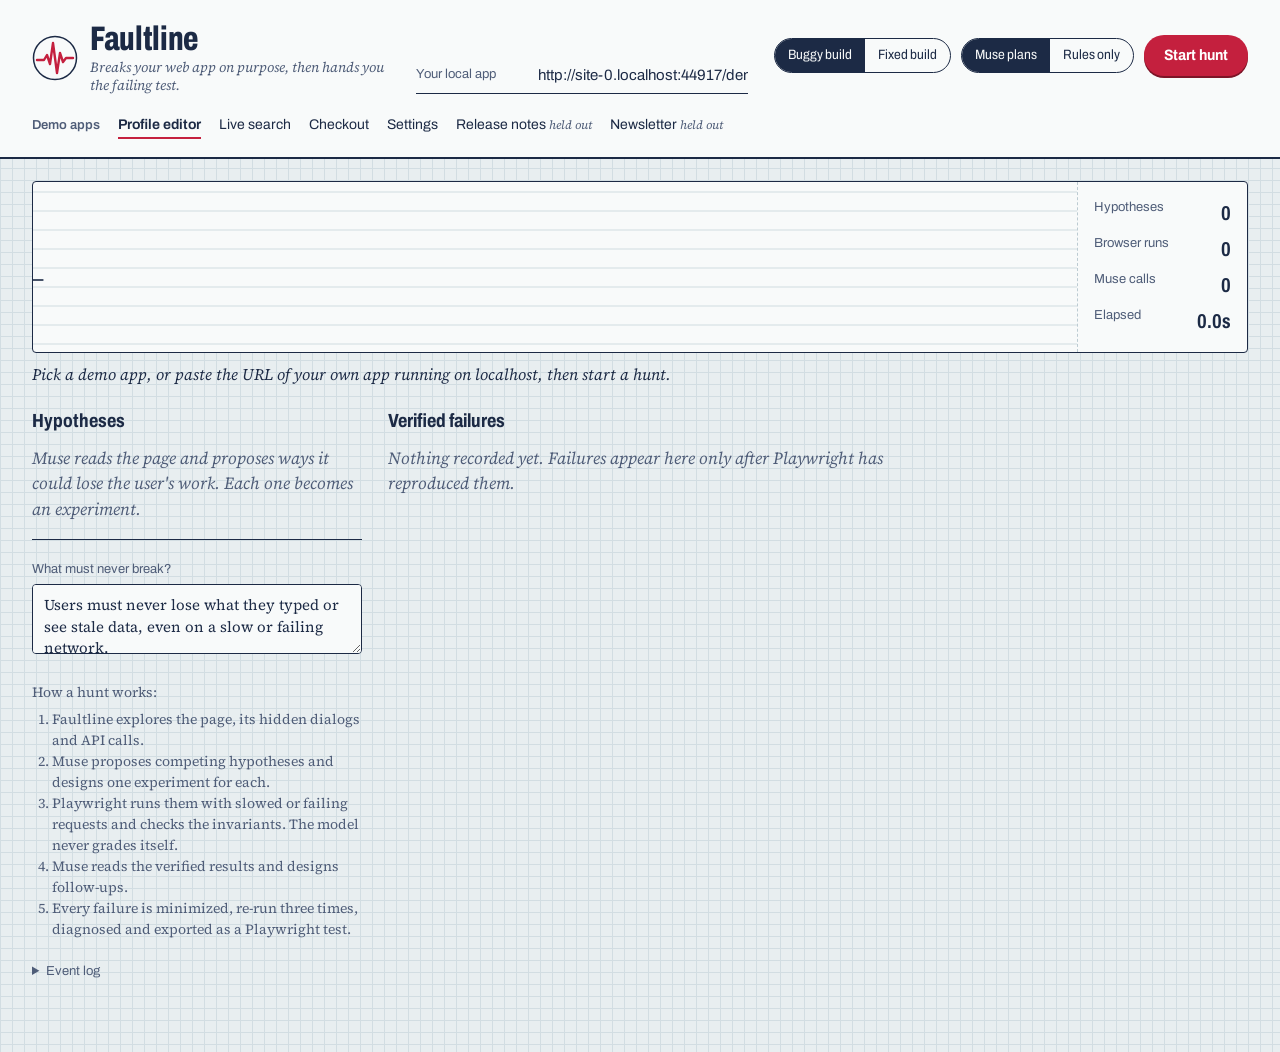
==== faultline/static/index.html @ e377da0c "Faultline: hypothesis-driven hunting for race conditions and lost-input bugs Discovery, validator, M" ====
<!doctype html>
<html lang="en">
<head>
<meta charset="utf-8">
<meta name="viewport" content="width=device-width,initial-scale=1">
<title>Faultline</title>
<link rel="preconnect" href="https://fonts.googleapis.com">
<link rel="preconnect" href="https://fonts.gstatic.com" crossorigin>
<link href="https://fonts.googleapis.com/css2?family=Archivo:wdth,wght@62..125,300..800&family=Source+Serif+4:ital,opsz,wght@0,8..60,400;0,8..60,600;1,8..60,400&display=swap" rel="stylesheet">
<style>
/* Seismograph lab notebook: drafting-film paper, fountain-pen ink, a red recording pen. */
:root{
  --paper:#e8eef0; --grid:#d2dde2; --grid-strong:#bccbd2; --sheet:#f8fafa;
  --ink:#1c2a45; --ink-soft:#4f5d78; --pen:#c4203e; --pen-soft:#f6d9df;
  --ok:#0f7f68; --marker:#f3d55b; --amber:#b56b00;
  --sans:"Archivo",system-ui,sans-serif; --serif:"Source Serif 4",Georgia,serif;
}
*{box-sizing:border-box}
html{background:var(--paper)}
body{margin:0;color:var(--ink);font:15px/1.5 var(--sans);font-variation-settings:"wdth" 100;
  background-color:var(--paper);
  background-image:linear-gradient(var(--grid) 1px,transparent 1px),linear-gradient(90deg,var(--grid) 1px,transparent 1px),
    linear-gradient(var(--grid-strong) 1px,transparent 1px),linear-gradient(90deg,var(--grid-strong) 1px,transparent 1px);
  background-size:12px 12px,12px 12px,60px 60px,60px 60px;}
a{color:var(--ink)}
button,input,textarea{font:inherit;color:inherit}
:focus-visible{outline:3px solid var(--marker);outline-offset:2px}

/* Instrument bar */
.bar{display:grid;grid-template-columns:auto 1fr auto;gap:18px 26px;align-items:end;padding:22px 32px 18px;
  background:var(--sheet);border-bottom:2px solid var(--ink)}
.mark{display:flex;align-items:center;gap:12px}
.mark svg{flex:none}
.mark h1{margin:0;font-size:34px;line-height:1;font-weight:780;font-variation-settings:"wdth" 70;letter-spacing:-.01em}
.mark p{margin:2px 0 0;font:italic 14px/1.3 var(--serif);color:var(--ink-soft);max-width:300px}
.fields{display:grid;grid-template-columns:1fr;gap:8px;min-width:0}
.field{display:flex;align-items:center;gap:10px;border-bottom:1.5px solid var(--ink);padding:2px 0}
.field span{flex:none;font-size:13px;color:var(--ink-soft);width:112px}
.field input{flex:1;min-width:0;border:0;background:transparent;padding:5px 0;font-size:15px;outline:none}
.field:focus-within{border-color:var(--pen)}
.switches{display:flex;gap:10px;align-items:center;flex-wrap:wrap;justify-content:flex-end}
.toggle{display:inline-flex;border:1.5px solid var(--ink);border-radius:20px;overflow:hidden}
.toggle button{border:0;background:transparent;padding:6px 13px;cursor:pointer;font-size:13.5px;font-variation-settings:"wdth" 88}
.toggle button[aria-pressed=true]{background:var(--ink);color:var(--sheet)}
.start{border:0;background:var(--pen);color:#fff;border-radius:20px;padding:9px 20px;font-weight:700;font-size:15px;
  font-variation-settings:"wdth" 92;cursor:pointer;box-shadow:0 2px 0 #7d1427}
.start:disabled{background:var(--ink-soft);box-shadow:none;cursor:progress}
.specimens{grid-column:1/-1;display:flex;gap:6px 18px;flex-wrap:wrap;align-items:baseline;font-size:14px}
.specimens b{font-weight:600;color:var(--ink-soft);font-size:13px}
.specimens button{border:0;background:none;padding:2px 0;cursor:pointer;border-bottom:2px solid transparent}
.specimens button[aria-pressed=true]{border-bottom-color:var(--pen);font-weight:650}
.specimens em{font:italic 12px var(--serif);color:var(--ink-soft);margin-left:3px}
.model{font-size:12.5px;color:var(--ink-soft);text-align:right}

/* Seismogram: the one loud element */
.drum{margin:22px 32px 0;background:var(--sheet);border:1.5px solid var(--ink);border-radius:4px;position:relative;
  display:grid;grid-template-columns:1fr 170px}
.drum svg{display:block;width:100%;height:170px}
.readouts{border-left:1.5px dashed var(--grid-strong);padding:12px 16px;display:grid;align-content:center;gap:6px}
.readouts div{display:flex;justify-content:space-between;gap:10px;font-size:13px;color:var(--ink-soft)}
.readouts b{color:var(--ink);font-size:20px;font-weight:700;font-variation-settings:"wdth" 75;font-variant-numeric:tabular-nums}
.statusline{margin:10px 32px 0;font:italic 16px/1.4 var(--serif);min-height:24px}
.statusline .pen{display:inline-block;width:9px;height:9px;border-radius:50%;background:var(--pen);margin-right:9px;
  vertical-align:1px;animation:blink 1s steps(2) infinite}
@keyframes blink{50%{opacity:.15}}

/* Notebook */
.notebook{display:grid;grid-template-columns:minmax(260px,330px) 1fr;gap:26px;padding:20px 32px 70px;align-items:start}
.notebook h2{font-size:19px;margin:0 0 10px;font-weight:720;font-variation-settings:"wdth" 80}
.idle{font:italic 17px/1.5 var(--serif);color:var(--ink-soft);max-width:62ch;margin-top:6px}
.hyps{list-style:none;margin:0;padding:0;border-top:1.5px solid var(--ink)}
.hyps li{border-bottom:1px solid var(--grid-strong);padding:9px 0 9px 26px;position:relative;font-size:14px;line-height:1.4}
.hyps li::before{content:"";position:absolute;left:3px;top:13px;width:11px;height:11px;border-radius:50%;border:1.5px solid var(--ink-soft)}
.hyps li.running::before{border-color:var(--pen);animation:blink .8s steps(2) infinite}
.hyps li.failed::before{background:var(--pen);border-color:var(--pen)}
.hyps li.passed::before{background:var(--ok);border-color:var(--ok)}
.hyps li.inapplicable::before{border-style:dashed}
.hyps li.error::before{border-color:var(--amber);background:repeating-linear-gradient(45deg,var(--amber) 0 2px,transparent 2px 4px)}
.hyps .verdict{display:block;font-size:12px;color:var(--ink-soft);margin-top:2px}
.hyps li.failed .verdict{color:var(--pen);font-weight:600}
.hyps .round{font:italic 12px var(--serif);color:var(--ink-soft)}
.rejected{font:italic 13px/1.45 var(--serif);color:var(--ink-soft);margin-top:10px}
.goal{margin-top:20px}
.goal label{display:block;font-size:13px;color:var(--ink-soft);margin-bottom:4px}
.goal textarea{width:100%;min-height:70px;resize:vertical;background:var(--sheet);border:1.5px solid var(--ink);border-radius:4px;
  padding:9px 11px;font:15px/1.45 var(--serif)}
.how{margin-top:22px;font:14px/1.5 var(--serif);color:var(--ink-soft)}
.how ol{padding-left:20px;margin:6px 0 0}

/* Findings: report sheets with a red margin line */
.sheet{background:var(--sheet);border:1.5px solid var(--ink);border-radius:4px;margin-bottom:22px;position:relative;
  padding:20px 24px 18px 54px;box-shadow:5px 5px 0 var(--grid-strong)}
.sheet::before{content:"";position:absolute;left:36px;top:0;bottom:0;border-left:2px solid var(--pen)}
.sheet .num{position:absolute;left:8px;top:18px;width:22px;text-align:center;font-weight:800;font-size:15px;color:var(--pen);
  font-variation-settings:"wdth" 70}
.sheet h3{margin:0 0 4px;font-size:21px;line-height:1.25;font-weight:720;font-variation-settings:"wdth" 82;max-width:46ch}
.facts{font-size:13.5px;color:var(--ink-soft);display:flex;gap:4px 16px;flex-wrap:wrap}
.facts strong{color:var(--pen)}
.split{display:grid;grid-template-columns:minmax(0,1.15fr) minmax(0,.85fr);gap:22px;margin-top:16px}
.steps{margin:0;padding-left:22px;font-size:15px;line-height:1.6}
.inject{display:inline-block;margin-top:8px;padding:1px 6px;background:linear-gradient(transparent 12%,var(--marker) 12%,var(--marker) 88%,transparent 88%);font-size:14px}
.inject.none{background:none;padding:0;font:italic 14px var(--serif);color:var(--ink-soft)}
.compare{margin-top:14px;display:grid;grid-template-columns:auto 1fr;gap:3px 14px;align-items:baseline}
.compare dt{font-size:13px;color:var(--ink-soft)}
.compare dd{margin:0;font:17px/1.35 var(--serif)}
.compare .exp{color:var(--ok)}
.compare .act{color:var(--pen);text-decoration:underline wavy var(--pen);text-underline-offset:4px;text-decoration-thickness:1.2px}
.why{margin-top:10px;font:italic 14px/1.45 var(--serif);color:var(--ink-soft)}
figure{margin:0}
figure img{width:100%;display:block;border:1.5px solid var(--ink);border-radius:3px;background:#fff}
figcaption{font:italic 13px var(--serif);color:var(--ink-soft);margin-top:5px}
.diag{margin-top:16px;border-top:1px dashed var(--grid-strong);padding-top:12px;font:16px/1.55 var(--serif);max-width:75ch}
.diag h4{font:700 14px var(--sans);margin:0 0 6px;font-variation-settings:"wdth" 85}
.diag h4 span{font:italic 400 13px var(--serif);color:var(--ink-soft);margin-left:6px}
.diag p{margin:4px 0}
.diag i{font-style:normal;font-family:var(--sans);font-size:13px;color:var(--ink-soft);margin-right:6px}
.diag code{background:var(--pen-soft);padding:0 4px;border-radius:2px;font-size:14px}
.tools{display:flex;gap:8px 12px;flex-wrap:wrap;align-items:center;margin-top:16px;padding-top:12px;border-top:1px dashed var(--grid-strong)}
.tool{border:1.5px solid var(--ink);background:var(--sheet);border-radius:20px;padding:5px 13px;font-size:13.5px;text-decoration:none;cursor:pointer}
.tool.main{background:var(--ink);color:var(--sheet)}
.retest{display:flex;flex:1;min-width:300px;align-items:center;gap:8px}
.retest input{flex:1;min-width:0;border:0;border-bottom:1.5px solid var(--ink);background:transparent;padding:4px 0;font-size:13.5px}
.result{font-weight:650;font-size:14px}
.result.ok{color:var(--ok)}.result.bad{color:var(--pen)}
details.log{margin-top:22px;font-size:13px;color:var(--ink-soft)}
details.log div{max-height:220px;overflow:auto;padding:6px 0;font:13px/1.55 var(--serif)}
@media (max-width:1000px){
  .bar{grid-template-columns:1fr}.switches{justify-content:flex-start}.model{text-align:left}
  .drum{grid-template-columns:1fr}.readouts{border-left:0;border-top:1.5px dashed var(--grid-strong);grid-template-columns:repeat(2,1fr)}
  .notebook{grid-template-columns:1fr}.split{grid-template-columns:1fr}
  .bar,.notebook{padding-left:16px;padding-right:16px}.drum,.statusline{margin-left:16px;margin-right:16px}
}
@media (prefers-reduced-motion:reduce){*{animation:none!important}}
</style>
</head>
<body>
<header class="bar">
  <div class="mark">
    <svg width="46" height="46" viewBox="0 0 46 46" aria-hidden="true">
      <circle cx="23" cy="23" r="21.5" fill="#f8fafa" stroke="#1c2a45" stroke-width="1.5"/>
      <polyline points="5,25 12,25 15,20 18,29 21,8 25,38 28,18 31,27 34,23 41,23" fill="none" stroke="#c4203e" stroke-width="2.4" stroke-linejoin="round" stroke-linecap="round"/>
    </svg>
    <div><h1>Faultline</h1><p>Breaks your web app on purpose, then hands you the failing test.</p></div>
  </div>
  <div class="fields">
    <label class="field"><span>Your local app</span><input id="url" spellcheck="false" autocomplete="off"></label>
  </div>
  <div>
    <div class="switches">
      <div class="toggle" role="group" aria-label="Build">
        <button type="button" data-mode="buggy" aria-pressed="true">Buggy build</button>
        <button type="button" data-mode="fixed" aria-pressed="false">Fixed build</button>
      </div>
      <div class="toggle" role="group" aria-label="Planner">
        <button type="button" data-planner="meta" aria-pressed="true">Muse plans</button>
        <button type="button" data-planner="heuristic" aria-pressed="false">Rules only</button>
      </div>
      <button class="start" id="run">Start hunt</button>
    </div>
    <div class="model" id="model">&nbsp;</div>
  </div>
  <nav class="specimens" id="demos" aria-label="Demo apps"><b>Demo apps</b></nav>
</header>

<section class="drum" aria-label="Seismogram of the hunt">
  <svg id="seis" viewBox="0 0 1000 170" preserveAspectRatio="none" role="img" aria-label="Each experiment draws a tick; verified failures spike in red"></svg>
  <div class="readouts">
    <div>Hypotheses <b id="sExp">0</b></div>
    <div>Browser runs <b id="sRuns">0</b></div>
    <div>Muse calls <b id="sCalls">0</b></div>
    <div>Elapsed <b id="sTime">0.0s</b></div>
  </div>
</section>
<p class="statusline" id="status">Pick a demo app, or paste the URL of your own app running on localhost, then start a hunt.</p>

<div class="notebook">
  <aside>
    <h2>Hypotheses</h2>
    <p class="idle" id="hypIdle">Muse reads the page and proposes ways it could lose the user's work. Each one becomes an experiment.</p>
    <ul class="hyps" id="hyps"></ul>
    <div class="rejected" id="rejected"></div>
    <div class="goal">
      <label for="goal">What must never break?</label>
      <textarea id="goal">Users must never lose what they typed or see stale data, even on a slow or failing network.</textarea>
    </div>
    <div class="how">How a hunt works:
      <ol>
        <li>Faultline explores the page, its hidden dialogs and API calls.</li>
        <li>Muse proposes competing hypotheses and designs one experiment for each.</li>
        <li>Playwright runs them with slowed or failing requests and checks the invariants. The model never grades itself.</li>
        <li>Muse reads the verified results and designs follow-ups.</li>
        <li>Every failure is minimized, re-run three times, diagnosed and exported as a Playwright test.</li>
      </ol>
    </div>
    <details class="log"><summary>Event log</summary><div id="log"></div></details>
  </aside>
  <section>
    <h2>Verified failures</h2>
    <div id="cxs"><p class="idle">Nothing recorded yet. Failures appear here only after Playwright has reproduced them.</p></div>
  </section>
</div>

<script>
const DEMOS = [['profile','Profile editor'],['search','Live search'],['checkout','Checkout'],['settings','Settings'],
  ['composer','Release notes','held out'],['newsletter','Newsletter','held out']];
const $ = id => document.getElementById(id);
const esc = s => String(s ?? '').replace(/[&<>"]/g, c => ({'&':'&amp;','<':'&lt;','>':'&gt;','"':'&quot;'}[c]));
let demo = 'profile', mode = 'buggy', planner = 'meta', hunt = null, since = 0, t0 = 0, running = false;
const hyp = {};      // id -> {h, status}
let trace = [];      // seismogram segments

const demoUrl = (name, m) => `${location.origin}/demo/${name}.html?mode=${m}`;
const setUrl = () => { if (demo) $('url').value = demoUrl(demo, mode); };
$('demos').insertAdjacentHTML('beforeend', DEMOS.map(([k, label, note]) =>
  `<button type="button" data-demo="${k}" aria-pressed="${k === demo}">${label}${note ? `<em>${note}</em>` : ''}</button>`).join(''));
function press(attr, value) { document.querySelectorAll(`[data-${attr}]`).forEach(b => b.setAttribute('aria-pressed', String(b.dataset[attr] === value))); }
document.addEventListener('click', e => {
  const d = e.target.closest('[data-demo]'); if (d) { demo = d.dataset.demo; press('demo', demo); setUrl(); }
  const m = e.target.closest('[data-mode]'); if (m) { mode = m.dataset.mode; press('mode', mode); setUrl(); }
  const p = e.target.closest('[data-planner]'); if (p) { planner = p.dataset.planner; press('planner', planner); }
});
$('url').addEventListener('input', () => { demo = null; press('demo', ''); });
setUrl();

fetch('/api/config').then(r => r.json()).then(c => {
  $('model').textContent = c.meta_configured ? `Meta Model API: ${c.model}, reasoning ${c.reasoning_effort || 'default'}`
    : 'No MODEL_API_KEY set, so hunts use the rules-only planner.';
});

/* ---------- seismogram ---------- */
let seed = 7;
const rnd = () => (seed = (seed * 16807) % 2147483647) / 2147483647;
function addTrace(kind, label) { trace.push({ kind, label, n: Array.from({ length: 9 }, rnd) }); drawTrace(); }
function drawTrace() {
  const W = 1000, H = 170, mid = 98;
  const unit = Math.min(26, (W - 30) / Math.max(trace.length, 1));
  let x = 10, d = `M0 ${mid} L${x} ${mid}`, marks = '', flags = '';
  for (const seg of trace) {
    const amp = { quiet: 3, tick: 7, passed: 12, inapplicable: 1, error: 18, failed: 66 }[seg.kind] ?? 4;
    const steps = seg.n.length, dx = unit / steps;
    let fail = `M${x} ${mid}`;
    seg.n.forEach((v, i) => {
      const sign = i % 2 ? 1 : -1;
      const a = seg.kind === 'failed' ? amp * (i === 4 ? 1 : i === 3 || i === 5 ? .55 : .12 + v * .2) : amp * (.35 + v * .65);
      x += dx;
      const y = (mid + sign * a).toFixed(1);
      d += ` L${x.toFixed(1)} ${y}`;
      if (seg.kind === 'failed') fail += ` L${x.toFixed(1)} ${y}`;
    });
    if (seg.kind === 'failed') marks += `<path d="${fail}" fill="none" stroke="#c4203e" stroke-width="2.4" stroke-linejoin="round"/>`;
    if (seg.label) flags += `<g transform="translate(${(x - unit / 2).toFixed(1)},14)"><line x1="0" y1="10" x2="0" y2="${mid - 80}" stroke="#c4203e" stroke-dasharray="2 3"/>
      <text x="0" y="6" text-anchor="middle" font-family="Archivo" font-weight="800" font-size="13" fill="#c4203e">${esc(seg.label)}</text></g>`;
  }
  const grid = Array.from({ length: 9 }, (_, i) => `<line x1="0" x2="${W}" y1="${10 + i * 19}" y2="${10 + i * 19}" stroke="#d2dde2" stroke-width="1"/>`).join('');
  const pen = running ? `<circle cx="${x}" cy="${mid}" r="5" fill="#c4203e"><animate attributeName="opacity" values="1;.2;1" dur="1s" repeatCount="indefinite"/></circle>` : '';
  $('seis').innerHTML = `${grid}<path d="${d}" fill="none" stroke="#1c2a45" stroke-width="1.6" stroke-linejoin="round"/>${marks}${flags}${pen}`;
}
drawTrace();

/* ---------- hypotheses ---------- */
function describe(h, names) {
  const n = ref => `“${names[ref] || ref}”`;
  return h.steps.map(s => ({ click: () => `Click ${n(s.ref)}`, dblclick: () => `Double-click ${n(s.ref)}`,
    fill: () => `Enter “${s.value}” into ${n(s.ref)}`, type: () => `Type “${s.value}” into ${n(s.ref)}`,
    press: () => `Press ${s.key}`, wait: () => `Wait ${s.ms} ms`, reload: () => 'Reload the page' }[s.action] || (() => s.action))());
}
const VERDICT = { queued: 'waiting', running: 'running in the browser…', passed: 'held up', failed: 'broke',
  inapplicable: 'did not apply to this page', error: 'could not run' };
function renderHyps() {
  const items = Object.values(hyp);
  $('hypIdle').hidden = items.length > 0;
  $('hyps').innerHTML = items.map(({ h, status }) =>
    `<li class="${status}">${esc(h.claim)}<span class="verdict">${VERDICT[status] || status}${h.round > 1 ? ` <span class="round">follow-up round ${h.round}</span>` : ''}</span></li>`).join('');
  $('sExp').textContent = items.length;
}

/* ---------- findings ---------- */
function renderCx(cx, huntId, i) {
  const d = cx.diagnosis || {};
  const fixedUrl = $('url').value.includes('mode=buggy') ? $('url').value.replace('mode=buggy', 'mode=fixed') : $('url').value;
  const inject = cx.text.perturbations.length
    ? cx.text.perturbations.map(p => `<span class="inject">${esc(p)}</span>`).join('<br>')
    : '<span class="inject none">No network fault needed: it breaks every time.</span>';
  return `<article class="sheet"><span class="num">${i + 1}</span>
    <h3>${esc(cx.title)}</h3>
    <div class="facts"><span><strong>Reproduced ${cx.confirmation.failures} of ${cx.confirmation.runs} runs</strong></span>
      <span>Minimized from ${cx.original_steps} to ${cx.experiment.steps.length} steps</span>
      <span>${esc(cx.fault_class.replaceAll('_', ' '))}</span></div>
    <div class="split">
      <div>
        <ol class="steps">${cx.text.steps.map(s => `<li>${esc(s)}</li>`).join('')}</ol>
        ${inject}
        <dl class="compare"><dt>Check</dt><dd>${esc(cx.failure.invariant)}</dd>
          <dt>Expected</dt><dd class="exp">${esc(cx.failure.expected)}</dd>
          <dt>Actual</dt><dd class="act">${esc(cx.failure.actual)}</dd></dl>
        <p class="why">${esc(cx.attribution)}</p>
      </div>
      ${cx.screenshot ? `<figure><a href="/api/hunts/${huntId}/${cx.id}/screenshot" target="_blank"><img alt="The failing state" src="/api/hunts/${huntId}/${cx.id}/screenshot"></a>
        <figcaption>Captured by Playwright at the moment the check failed.</figcaption></figure>` : '<div></div>'}
    </div>
    <div class="diag"><h4>${d.source === 'meta' ? 'Muse diagnosis' : 'Rule-based explanation'}<span>${d.source === 'meta' ? `confidence ${esc(d.confidence)}` : 'no model involved'}</span></h4>
      <p><i>Cause</i>${esc(d.root_cause)}</p>
      ${d.code_reference ? `<p><i>Where</i><code>${esc(d.code_reference)}</code></p>` : ''}
      <p><i>Impact</i>${esc(d.user_impact)}</p>
      <p><i>Fix</i>${esc(d.fix)}</p></div>
    <div class="tools">
      <a class="tool main" href="/api/hunts/${huntId}/${cx.id}/spec">Download Playwright test</a>
      <a class="tool" href="/api/hunts/${huntId}/${cx.id}/repro">repro.json</a>
      ${cx.trace ? `<a class="tool" href="/api/hunts/${huntId}/${cx.id}/trace">Trace</a>` : ''}
      <span class="retest"><input id="rt-${cx.id}" value="${esc(fixedUrl)}" aria-label="Build to re-test" spellcheck="false">
        <button class="tool" data-retest="${cx.id}">Re-test this build</button></span>
      <span class="result" id="v-${cx.id}"></span>
    </div></article>`;
}

document.addEventListener('click', async e => {
  const b = e.target.closest('[data-retest]'); if (!b || !hunt) return;
  const id = b.dataset.retest, out = $('v-' + id);
  out.className = 'result'; out.textContent = 'Replaying…'; b.disabled = true;
  try {
    const r = await fetch('/api/replay', { method: 'POST', headers: { 'content-type': 'application/json' },
      body: JSON.stringify({ hunt_id: hunt, cx_id: id, url: $('rt-' + id).value }) });
    const data = await r.json();
    if (!r.ok) throw new Error(data.detail || 'Replay failed');
    if (data.status === 'passed') { out.className = 'result ok'; out.textContent = 'Passes. The bug is gone in this build.'; }
    else if (data.status === 'failed') { out.className = 'result bad'; out.textContent = `Still fails: ${data.failing[0]?.actual ?? ''}`; }
    else { out.textContent = `${data.status}${data.error ? ': ' + data.error : ''}`; }
  } catch (err) { out.className = 'result bad'; out.textContent = String(err.message || err); }
  b.disabled = false;
});

/* ---------- run loop ---------- */
function log(msg) {
  const line = document.createElement('div');
  line.textContent = `${((performance.now() - t0) / 1000).toFixed(1)} s  ${msg}`;
  $('log').appendChild(line);
}
$('run').addEventListener('click', async () => {
  for (const k in hyp) delete hyp[k];
  trace = []; seed = 7; running = true; since = 0; t0 = performance.now();
  $('run').disabled = true; $('log').innerHTML = ''; $('rejected').innerHTML = ''; renderHyps();
  ['sRuns', 'sCalls'].forEach(id => $(id).textContent = '0');
  $('cxs').innerHTML = '<p class="idle">Hunting. Failures appear here once Playwright has reproduced them.</p>';
  addTrace('quiet');
  const r = await fetch('/api/hunts', { method: 'POST', headers: { 'content-type': 'application/json' },
    body: JSON.stringify({ url: $('url').value.trim(), goal: $('goal').value, planner }) });
  const data = await r.json();
  if (!r.ok) { $('status').textContent = data.detail || `Could not start the hunt (HTTP ${r.status}).`; $('run').disabled = false; running = false; drawTrace(); return; }
  hunt = data.id; loop();
});

let cxCount = 0;
async function loop() {
  const res = await fetch(`/api/hunts/${hunt}?since=${since}`).then(r => r.json());
  for (const ev of res.events) {
    since++; log(ev.message);
    if (ev.kind === 'phase') {
      $('status').innerHTML = `<span class="pen"></span>${esc(ev.message)}`;
      addTrace('quiet');
      if (ev.message.startsWith('Asking') || ev.message.startsWith('Round')) $('sCalls').textContent = +$('sCalls').textContent + 1;
    }
    if (ev.kind === 'plan') {
      ev.data.hypotheses.forEach(h => { hyp[h.id] = { h: { ...h, round: ev.data.round || 1 }, status: 'queued' }; });
      if (ev.data.rejected?.length) $('rejected').innerHTML += ev.data.rejected.map(x => `Rejected by the validator: ${esc(x.claim || x.id)} (${esc(x.reason)}).`).join('<br>') + '<br>';
      renderHyps();
    }
    if (ev.kind === 'experiment' && hyp[ev.data.id]) { hyp[ev.data.id].status = 'running'; renderHyps(); addTrace('tick'); }
    if (ev.kind === 'result' && hyp[ev.data.id]) {
      hyp[ev.data.id].status = ev.data.status; renderHyps(); addTrace(ev.data.status);
      $('sRuns').textContent = +$('sRuns').textContent + 1;
    }
    if (ev.kind === 'counterexample') { cxCount++; addTrace('failed', `#${cxCount}`); }
    if (ev.kind === 'warning') $('status').textContent = ev.message;
  }
  $('sTime').textContent = ((performance.now() - t0) / 1000).toFixed(1) + 's';
  if (res.status === 'running') { setTimeout(loop, 450); return; }
  running = false; $('run').disabled = false; cxCount = 0; drawTrace();
  if (res.status === 'error') { $('status').textContent = `The hunt stopped: ${res.error}`; return; }
  finish(res.report);
}

function finish(rep) {
  const names = Object.fromEntries((rep.inventory?.elements || []).map(e => [e.ref, e.name || e.testid || e.ref]));
  for (const round of rep.rounds) for (const h of round.hypotheses) {
    hyp[h.id] = { h: { ...h, round: round.round, text: describe(h, names) }, status: h.result.status };
  }
  renderHyps();
  $('sRuns').textContent = rep.stats.browser_runs; $('sCalls').textContent = rep.stats.meta_calls;
  $('sTime').textContent = rep.stats.duration_s + 's';
  const who = rep.planner.used === 'meta' ? `Muse (${rep.planner.model}) planned the experiments`
    : rep.planner.used === 'recorded' ? `A recorded ${rep.planner.model || 'Muse'} plan was replayed` : 'The rules-only planner planned the experiments';
  const n = rep.counterexamples.length;
  $('status').textContent = `${n ? `${n} verified failure${n > 1 ? 's' : ''}` : 'No failures'} in ${rep.stats.duration_s} s. ${who}.` +
    (rep.planner.fallback_reason ? ` (${rep.planner.fallback_reason})` : '');
  $('cxs').innerHTML = n ? rep.counterexamples.map((cx, i) => renderCx(cx, rep.id, i)).join('')
    : '<p class="idle">Every experiment held up or did not apply. Try a different goal, or switch to the buggy build.</p>';
}
</script>
</body>
</html>
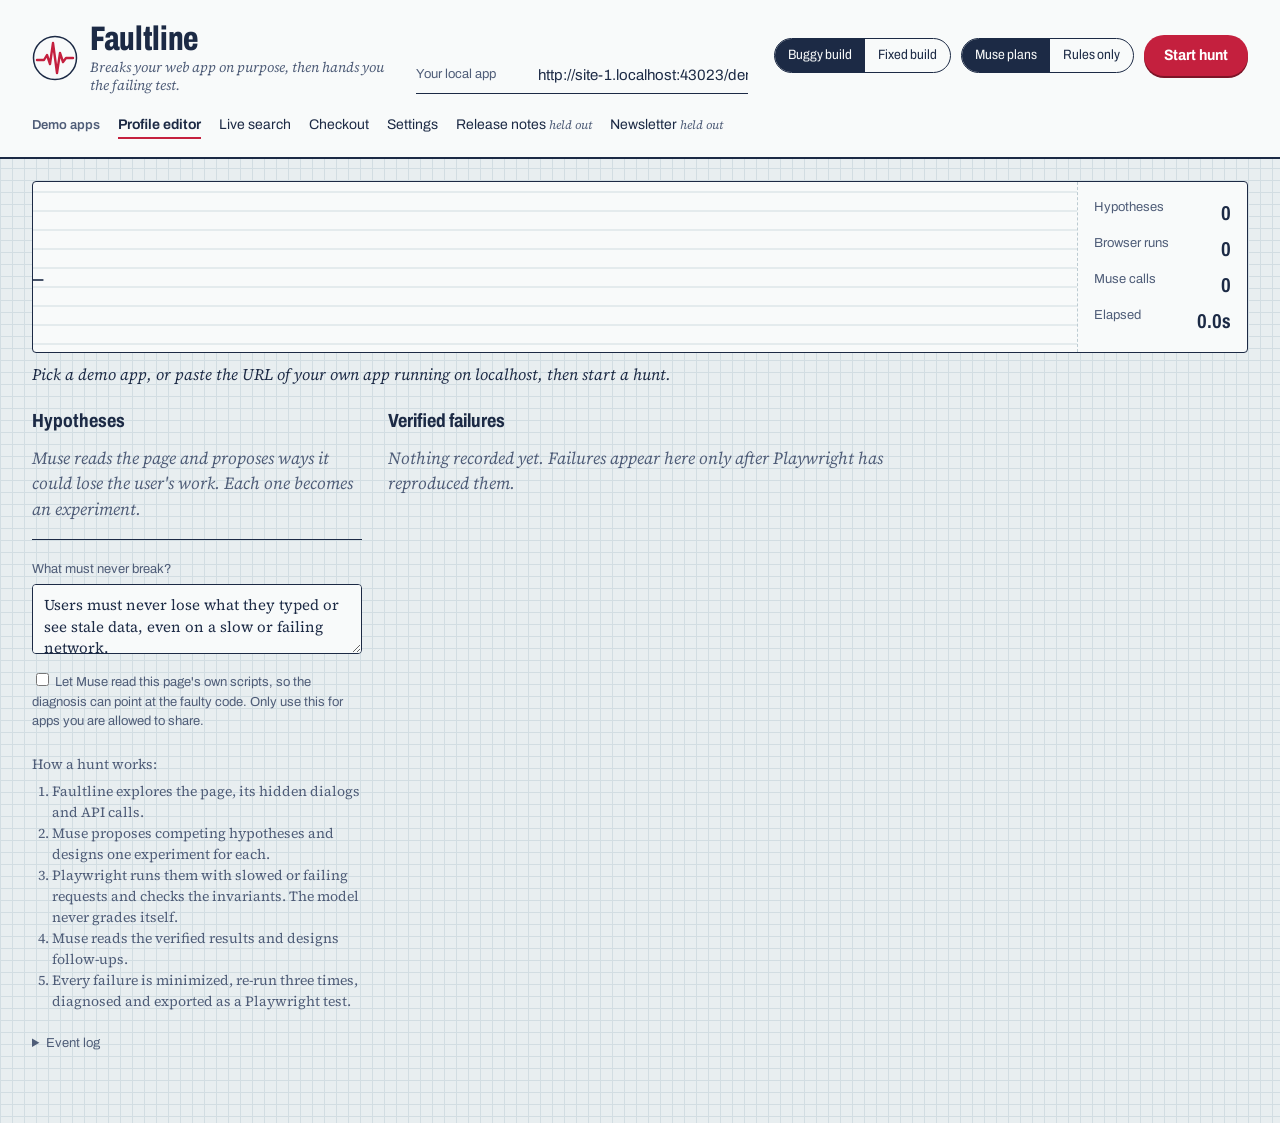
==== commit f01d3bbb: "Fix independent-review findings and re-measure without leaks - Report a failure as verified only if " ====
--- a/faultline/static/index.html
+++ b/faultline/static/index.html
@@ -85,6 +85,9 @@
 .goal textarea{width:100%;min-height:70px;resize:vertical;background:var(--sheet);border:1.5px solid var(--ink);border-radius:4px;
   padding:9px 11px;font:15px/1.45 var(--serif)}
 .how{margin-top:22px;font:14px/1.5 var(--serif);color:var(--ink-soft)}
+.optin{display:flex;gap:8px;align-items:flex-start;margin-top:10px;font-size:13px;color:var(--ink-soft)}
+.optin input{margin-top:3px;accent-color:var(--pen)}
+.unconfirmed{font:italic 14px/1.5 var(--serif);color:var(--ink-soft);margin:0 0 22px;padding-left:18px}
 .how ol{padding-left:20px;margin:6px 0 0}
 
 /* Findings: report sheets with a red margin line */
@@ -181,7 +184,8 @@
     <div class="rejected" id="rejected"></div>
     <div class="goal">
       <label for="goal">What must never break?</label>
-      <textarea id="goal">Users must never lose what they typed or see stale data, even on a slow or failing network.</textarea>
+      <textarea id="goal" maxlength="600">Users must never lose what they typed or see stale data, even on a slow or failing network.</textarea>
+      <label class="optin"><input type="checkbox" id="sendSource"> Let Muse read this page's own scripts, so the diagnosis can point at the faulty code. Only use this for apps you are allowed to share.</label>
     </div>
     <div class="how">How a hunt works:
       <ol>
@@ -343,15 +347,37 @@
   $('cxs').innerHTML = '<p class="idle">Hunting. Failures appear here once Playwright has reproduced them.</p>';
   addTrace('quiet');
   const r = await fetch('/api/hunts', { method: 'POST', headers: { 'content-type': 'application/json' },
-    body: JSON.stringify({ url: $('url').value.trim(), goal: $('goal').value, planner }) });
-  const data = await r.json();
-  if (!r.ok) { $('status').textContent = data.detail || `Could not start the hunt (HTTP ${r.status}).`; $('run').disabled = false; running = false; drawTrace(); return; }
-  hunt = data.id; loop();
+    body: JSON.stringify({ url: $('url').value.trim(), goal: $('goal').value, planner,
+      include_source: $('sendSource').checked }) }).catch(() => null);
+  const data = r ? await r.json().catch(() => ({})) : {};
+  if (!r || !r.ok) {
+    $('status').textContent = detailText(data.detail) || `Could not start the hunt${r ? ` (HTTP ${r.status})` : ''}.`;
+    $('run').disabled = false; running = false; drawTrace(); return;
+  }
+  hunt = data.id; pollErrors = 0; loop();
 });
 
-let cxCount = 0;
+function detailText(detail) {
+  if (!detail) return '';
+  if (Array.isArray(detail)) return detail.map(d => d.msg || JSON.stringify(d)).join('; ');
+  return String(detail);
+}
+
+let cxCount = 0, pollErrors = 0;
 async function loop() {
-  const res = await fetch(`/api/hunts/${hunt}?since=${since}`).then(r => r.json());
+  let res;
+  try {
+    const r = await fetch(`/api/hunts/${hunt}?since=${since}`);
+    if (!r.ok) throw new Error(`HTTP ${r.status}`);
+    res = await r.json();
+    pollErrors = 0;
+  } catch (err) {
+    pollErrors++;
+    if (pollErrors < 8) { setTimeout(loop, 1000); return; }
+    running = false; $('run').disabled = false; drawTrace();
+    $('status').textContent = `Lost contact with the Faultline server (${err.message}). Is it still running?`;
+    return;
+  }
   for (const ev of res.events) {
     since++; log(ev.message);
     if (ev.kind === 'phase') {
@@ -392,8 +418,11 @@
   const n = rep.counterexamples.length;
   $('status').textContent = `${n ? `${n} verified failure${n > 1 ? 's' : ''}` : 'No failures'} in ${rep.stats.duration_s} s. ${who}.` +
     (rep.planner.fallback_reason ? ` (${rep.planner.fallback_reason})` : '');
-  $('cxs').innerHTML = n ? rep.counterexamples.map((cx, i) => renderCx(cx, rep.id, i)).join('')
-    : '<p class="idle">Every experiment held up or did not apply. Try a different goal, or switch to the buggy build.</p>';
+  const flaky = (rep.unconfirmed || []).map(u =>
+    `<li>${esc(u.title)}: failed in ${u.confirmation.failures} of ${u.confirmation.runs} re-runs, so it is not reported as verified.</li>`).join('');
+  $('cxs').innerHTML = (n ? rep.counterexamples.map((cx, i) => renderCx(cx, rep.id, i)).join('')
+    : '<p class="idle">Every experiment held up or did not apply. Try a different goal, or switch to the buggy build.</p>')
+    + (flaky ? `<ul class="unconfirmed">${flaky}</ul>` : '');
 }
 </script>
 </body>
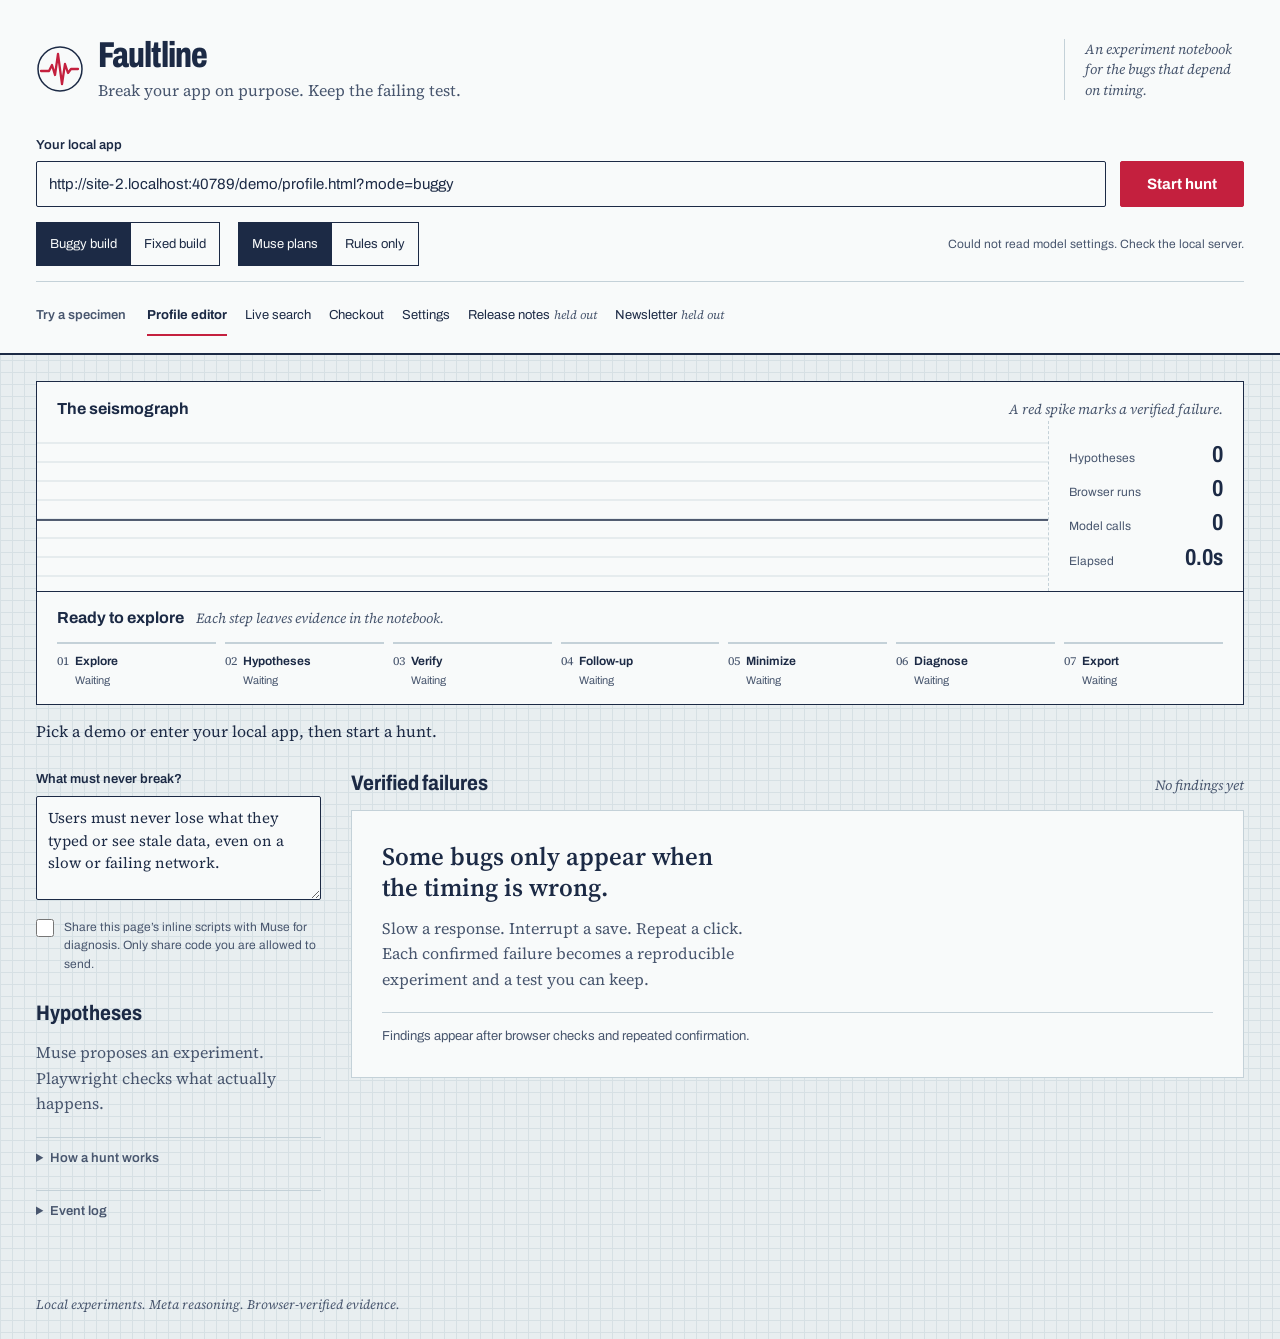
==== commit c922a23c: "Preserve evaluation evidence and add CI, saved sessions, review-only patches and a new notebook UI -" ====
--- a/faultline/static/index.html
+++ b/faultline/static/index.html
@@ -3,426 +3,251 @@
 <head>
 <meta charset="utf-8">
 <meta name="viewport" content="width=device-width,initial-scale=1">
-<title>Faultline</title>
+<meta name="color-scheme" content="light">
+<title>Faultline — The experiment notebook</title>
 <link rel="preconnect" href="https://fonts.googleapis.com">
 <link rel="preconnect" href="https://fonts.gstatic.com" crossorigin>
 <link href="https://fonts.googleapis.com/css2?family=Archivo:wdth,wght@62..125,300..800&family=Source+Serif+4:ital,opsz,wght@0,8..60,400;0,8..60,600;1,8..60,400&display=swap" rel="stylesheet">
 <style>
-/* Seismograph lab notebook: drafting-film paper, fountain-pen ink, a red recording pen. */
-:root{
-  --paper:#e8eef0; --grid:#d2dde2; --grid-strong:#bccbd2; --sheet:#f8fafa;
-  --ink:#1c2a45; --ink-soft:#4f5d78; --pen:#c4203e; --pen-soft:#f6d9df;
-  --ok:#0f7f68; --marker:#f3d55b; --amber:#b56b00;
-  --sans:"Archivo",system-ui,sans-serif; --serif:"Source Serif 4",Georgia,serif;
-}
-*{box-sizing:border-box}
-html{background:var(--paper)}
-body{margin:0;color:var(--ink);font:15px/1.5 var(--sans);font-variation-settings:"wdth" 100;
-  background-color:var(--paper);
-  background-image:linear-gradient(var(--grid) 1px,transparent 1px),linear-gradient(90deg,var(--grid) 1px,transparent 1px),
-    linear-gradient(var(--grid-strong) 1px,transparent 1px),linear-gradient(90deg,var(--grid-strong) 1px,transparent 1px);
-  background-size:12px 12px,12px 12px,60px 60px,60px 60px;}
-a{color:var(--ink)}
-button,input,textarea{font:inherit;color:inherit}
-:focus-visible{outline:3px solid var(--marker);outline-offset:2px}
-
-/* Instrument bar */
-.bar{display:grid;grid-template-columns:auto 1fr auto;gap:18px 26px;align-items:end;padding:22px 32px 18px;
-  background:var(--sheet);border-bottom:2px solid var(--ink)}
-.mark{display:flex;align-items:center;gap:12px}
-.mark svg{flex:none}
-.mark h1{margin:0;font-size:34px;line-height:1;font-weight:780;font-variation-settings:"wdth" 70;letter-spacing:-.01em}
-.mark p{margin:2px 0 0;font:italic 14px/1.3 var(--serif);color:var(--ink-soft);max-width:300px}
-.fields{display:grid;grid-template-columns:1fr;gap:8px;min-width:0}
-.field{display:flex;align-items:center;gap:10px;border-bottom:1.5px solid var(--ink);padding:2px 0}
-.field span{flex:none;font-size:13px;color:var(--ink-soft);width:112px}
-.field input{flex:1;min-width:0;border:0;background:transparent;padding:5px 0;font-size:15px;outline:none}
-.field:focus-within{border-color:var(--pen)}
-.switches{display:flex;gap:10px;align-items:center;flex-wrap:wrap;justify-content:flex-end}
-.toggle{display:inline-flex;border:1.5px solid var(--ink);border-radius:20px;overflow:hidden}
-.toggle button{border:0;background:transparent;padding:6px 13px;cursor:pointer;font-size:13.5px;font-variation-settings:"wdth" 88}
-.toggle button[aria-pressed=true]{background:var(--ink);color:var(--sheet)}
-.start{border:0;background:var(--pen);color:#fff;border-radius:20px;padding:9px 20px;font-weight:700;font-size:15px;
-  font-variation-settings:"wdth" 92;cursor:pointer;box-shadow:0 2px 0 #7d1427}
-.start:disabled{background:var(--ink-soft);box-shadow:none;cursor:progress}
-.specimens{grid-column:1/-1;display:flex;gap:6px 18px;flex-wrap:wrap;align-items:baseline;font-size:14px}
-.specimens b{font-weight:600;color:var(--ink-soft);font-size:13px}
-.specimens button{border:0;background:none;padding:2px 0;cursor:pointer;border-bottom:2px solid transparent}
-.specimens button[aria-pressed=true]{border-bottom-color:var(--pen);font-weight:650}
-.specimens em{font:italic 12px var(--serif);color:var(--ink-soft);margin-left:3px}
-.model{font-size:12.5px;color:var(--ink-soft);text-align:right}
-
-/* Seismogram: the one loud element */
-.drum{margin:22px 32px 0;background:var(--sheet);border:1.5px solid var(--ink);border-radius:4px;position:relative;
-  display:grid;grid-template-columns:1fr 170px}
-.drum svg{display:block;width:100%;height:170px}
-.readouts{border-left:1.5px dashed var(--grid-strong);padding:12px 16px;display:grid;align-content:center;gap:6px}
-.readouts div{display:flex;justify-content:space-between;gap:10px;font-size:13px;color:var(--ink-soft)}
-.readouts b{color:var(--ink);font-size:20px;font-weight:700;font-variation-settings:"wdth" 75;font-variant-numeric:tabular-nums}
-.statusline{margin:10px 32px 0;font:italic 16px/1.4 var(--serif);min-height:24px}
-.statusline .pen{display:inline-block;width:9px;height:9px;border-radius:50%;background:var(--pen);margin-right:9px;
-  vertical-align:1px;animation:blink 1s steps(2) infinite}
-@keyframes blink{50%{opacity:.15}}
-
-/* Notebook */
-.notebook{display:grid;grid-template-columns:minmax(260px,330px) 1fr;gap:26px;padding:20px 32px 70px;align-items:start}
-.notebook h2{font-size:19px;margin:0 0 10px;font-weight:720;font-variation-settings:"wdth" 80}
-.idle{font:italic 17px/1.5 var(--serif);color:var(--ink-soft);max-width:62ch;margin-top:6px}
-.hyps{list-style:none;margin:0;padding:0;border-top:1.5px solid var(--ink)}
-.hyps li{border-bottom:1px solid var(--grid-strong);padding:9px 0 9px 26px;position:relative;font-size:14px;line-height:1.4}
-.hyps li::before{content:"";position:absolute;left:3px;top:13px;width:11px;height:11px;border-radius:50%;border:1.5px solid var(--ink-soft)}
-.hyps li.running::before{border-color:var(--pen);animation:blink .8s steps(2) infinite}
-.hyps li.failed::before{background:var(--pen);border-color:var(--pen)}
-.hyps li.passed::before{background:var(--ok);border-color:var(--ok)}
-.hyps li.inapplicable::before{border-style:dashed}
-.hyps li.error::before{border-color:var(--amber);background:repeating-linear-gradient(45deg,var(--amber) 0 2px,transparent 2px 4px)}
-.hyps .verdict{display:block;font-size:12px;color:var(--ink-soft);margin-top:2px}
-.hyps li.failed .verdict{color:var(--pen);font-weight:600}
-.hyps .round{font:italic 12px var(--serif);color:var(--ink-soft)}
-.rejected{font:italic 13px/1.45 var(--serif);color:var(--ink-soft);margin-top:10px}
-.goal{margin-top:20px}
-.goal label{display:block;font-size:13px;color:var(--ink-soft);margin-bottom:4px}
-.goal textarea{width:100%;min-height:70px;resize:vertical;background:var(--sheet);border:1.5px solid var(--ink);border-radius:4px;
-  padding:9px 11px;font:15px/1.45 var(--serif)}
-.how{margin-top:22px;font:14px/1.5 var(--serif);color:var(--ink-soft)}
-.optin{display:flex;gap:8px;align-items:flex-start;margin-top:10px;font-size:13px;color:var(--ink-soft)}
-.optin input{margin-top:3px;accent-color:var(--pen)}
-.unconfirmed{font:italic 14px/1.5 var(--serif);color:var(--ink-soft);margin:0 0 22px;padding-left:18px}
-.how ol{padding-left:20px;margin:6px 0 0}
-
-/* Findings: report sheets with a red margin line */
-.sheet{background:var(--sheet);border:1.5px solid var(--ink);border-radius:4px;margin-bottom:22px;position:relative;
-  padding:20px 24px 18px 54px;box-shadow:5px 5px 0 var(--grid-strong)}
-.sheet::before{content:"";position:absolute;left:36px;top:0;bottom:0;border-left:2px solid var(--pen)}
-.sheet .num{position:absolute;left:8px;top:18px;width:22px;text-align:center;font-weight:800;font-size:15px;color:var(--pen);
-  font-variation-settings:"wdth" 70}
-.sheet h3{margin:0 0 4px;font-size:21px;line-height:1.25;font-weight:720;font-variation-settings:"wdth" 82;max-width:46ch}
-.facts{font-size:13.5px;color:var(--ink-soft);display:flex;gap:4px 16px;flex-wrap:wrap}
-.facts strong{color:var(--pen)}
-.split{display:grid;grid-template-columns:minmax(0,1.15fr) minmax(0,.85fr);gap:22px;margin-top:16px}
-.steps{margin:0;padding-left:22px;font-size:15px;line-height:1.6}
-.inject{display:inline-block;margin-top:8px;padding:1px 6px;background:linear-gradient(transparent 12%,var(--marker) 12%,var(--marker) 88%,transparent 88%);font-size:14px}
-.inject.none{background:none;padding:0;font:italic 14px var(--serif);color:var(--ink-soft)}
-.compare{margin-top:14px;display:grid;grid-template-columns:auto 1fr;gap:3px 14px;align-items:baseline}
-.compare dt{font-size:13px;color:var(--ink-soft)}
-.compare dd{margin:0;font:17px/1.35 var(--serif)}
-.compare .exp{color:var(--ok)}
-.compare .act{color:var(--pen);text-decoration:underline wavy var(--pen);text-underline-offset:4px;text-decoration-thickness:1.2px}
-.why{margin-top:10px;font:italic 14px/1.45 var(--serif);color:var(--ink-soft)}
-figure{margin:0}
-figure img{width:100%;display:block;border:1.5px solid var(--ink);border-radius:3px;background:#fff}
-figcaption{font:italic 13px var(--serif);color:var(--ink-soft);margin-top:5px}
-.diag{margin-top:16px;border-top:1px dashed var(--grid-strong);padding-top:12px;font:16px/1.55 var(--serif);max-width:75ch}
-.diag h4{font:700 14px var(--sans);margin:0 0 6px;font-variation-settings:"wdth" 85}
-.diag h4 span{font:italic 400 13px var(--serif);color:var(--ink-soft);margin-left:6px}
-.diag p{margin:4px 0}
-.diag i{font-style:normal;font-family:var(--sans);font-size:13px;color:var(--ink-soft);margin-right:6px}
-.diag code{background:var(--pen-soft);padding:0 4px;border-radius:2px;font-size:14px}
-.tools{display:flex;gap:8px 12px;flex-wrap:wrap;align-items:center;margin-top:16px;padding-top:12px;border-top:1px dashed var(--grid-strong)}
-.tool{border:1.5px solid var(--ink);background:var(--sheet);border-radius:20px;padding:5px 13px;font-size:13.5px;text-decoration:none;cursor:pointer}
-.tool.main{background:var(--ink);color:var(--sheet)}
-.retest{display:flex;flex:1;min-width:300px;align-items:center;gap:8px}
-.retest input{flex:1;min-width:0;border:0;border-bottom:1.5px solid var(--ink);background:transparent;padding:4px 0;font-size:13.5px}
-.result{font-weight:650;font-size:14px}
-.result.ok{color:var(--ok)}.result.bad{color:var(--pen)}
-details.log{margin-top:22px;font-size:13px;color:var(--ink-soft)}
-details.log div{max-height:220px;overflow:auto;padding:6px 0;font:13px/1.55 var(--serif)}
-@media (max-width:1000px){
-  .bar{grid-template-columns:1fr}.switches{justify-content:flex-start}.model{text-align:left}
-  .drum{grid-template-columns:1fr}.readouts{border-left:0;border-top:1.5px dashed var(--grid-strong);grid-template-columns:repeat(2,1fr)}
-  .notebook{grid-template-columns:1fr}.split{grid-template-columns:1fr}
-  .bar,.notebook{padding-left:16px;padding-right:16px}.drum,.statusline{margin-left:16px;margin-right:16px}
-}
-@media (prefers-reduced-motion:reduce){*{animation:none!important}}
+/* Graph paper, blue ink and one red recording pen. */
+:root{--paper:#e8eef0;--grid:#d6e0e4;--grid-strong:#c4d1d8;--sheet:#f8fafa;--ink:#1c2a45;--ink-soft:#48566e;--pen:#c4203e;--pen-soft:#f9e8ec;--ok:#17624d;--ok-soft:#e8f2ed;--amber:#825000;--amber-soft:#fbf0df;--sans:"Archivo",system-ui,sans-serif;--serif:"Source Serif 4",Georgia,serif}
+*{box-sizing:border-box}html{background:var(--paper)}body{margin:0;color:var(--ink);font:15px/1.5 var(--sans);font-variation-settings:"wdth" 100;background-color:var(--paper);background-image:linear-gradient(var(--grid) 1px,transparent 1px),linear-gradient(90deg,var(--grid) 1px,transparent 1px),linear-gradient(var(--grid-strong) 1px,transparent 1px),linear-gradient(90deg,var(--grid-strong) 1px,transparent 1px);background-size:12px 12px,12px 12px,60px 60px,60px 60px}
+a{color:inherit;text-underline-offset:3px}button,input,textarea{font:inherit;color:inherit}button,a,input,textarea,summary{-webkit-tap-highlight-color:transparent}button{cursor:pointer}button:disabled{cursor:wait;opacity:.7}button,input,textarea{border-radius:2px}button:focus-visible,a:focus-visible,input:focus-visible,textarea:focus-visible,summary:focus-visible,pre:focus-visible{outline:3px solid var(--ink);outline-offset:3px;box-shadow:0 0 0 2px var(--sheet)}button:focus-visible{position:relative;z-index:1}input,textarea{min-width:0;max-width:100%}input[type=checkbox]{accent-color:var(--ink);width:18px;height:18px;flex:none}input[type=file]{display:block;width:100%;font-size:14px}input::file-selector-button{font:inherit;color:var(--ink);background:var(--sheet);border:1px solid var(--ink);padding:9px 12px;margin:5px 10px 5px 0;cursor:pointer}h1,h2,h3,h4,p{overflow-wrap:anywhere}button{overflow-wrap:anywhere}pre{max-width:100%;margin:0;overflow:auto;tab-size:2;font:13px/1.65 ui-monospace,SFMono-Regular,Consolas,monospace;white-space:pre}code{font-family:ui-monospace,SFMono-Regular,Consolas,monospace}summary{cursor:pointer;min-height:44px;padding:11px 0;font-weight:600}summary::marker{color:var(--ink-soft)}[hidden]{display:none!important}.skip{position:fixed;left:16px;top:12px;z-index:50;width:1px;height:1px;overflow:hidden;clip-path:inset(50%);white-space:nowrap;padding:12px 18px;background:var(--sheet);border:2px solid var(--ink)}.skip:focus{width:auto;height:auto;clip-path:none}.sr-only{position:absolute;width:1px;height:1px;overflow:hidden;clip-path:inset(50%);white-space:nowrap}
+.workspace{max-width:1560px;margin:auto}.bar{background:var(--sheet);border-bottom:2px solid var(--ink);padding:25px 36px 17px}.bar-top{display:flex;justify-content:space-between;align-items:center;gap:20px;padding-bottom:22px}.mark{display:flex;align-items:center;gap:14px;min-width:0}.mark svg{flex:none}.mark h1{margin:0;font-size:36px;line-height:1;font-weight:780;font-variation-settings:"wdth" 72;letter-spacing:-.025em}.mark p{margin:7px 0 0;font:16px/1.35 var(--serif);color:var(--ink-soft);max-width:450px}.edition{max-width:180px;padding-left:20px;border-left:1px solid var(--grid-strong);font:italic 14px/1.45 var(--serif);color:var(--ink-soft)}.fields{display:grid;grid-template-columns:minmax(0,1fr) auto;align-items:end;gap:14px}.field{display:block;min-width:0}.field span,.field-label{display:block;font-size:13px;font-weight:600;margin-bottom:6px}.field input{width:100%;background:var(--sheet);border:1.5px solid var(--ink);padding:11px 12px;font-size:15px;height:46px}.start{border:1.5px solid var(--pen);background:var(--pen);color:white;min-height:46px;padding:10px 26px;font-weight:700;font-size:15px}.start:hover:not(:disabled){background:#a91631;border-color:#a91631}.switch-row{display:flex;justify-content:space-between;align-items:center;gap:14px;margin-top:15px}.switches{display:flex;gap:10px 18px;align-items:center;flex-wrap:wrap}.toggle{display:inline-flex;border:1px solid var(--ink);background:var(--sheet)}.toggle button{border:0;background:transparent;padding:9px 13px;min-height:42px;font-size:13px;border-radius:0}.toggle button+button{border-left:1px solid var(--ink)}.toggle button[aria-pressed=true]{background:var(--ink);color:var(--sheet)}.model{font-size:12px;line-height:1.5;color:var(--ink-soft);max-width:340px;text-align:right;overflow-wrap:anywhere}.specimens{display:flex;gap:4px 18px;flex-wrap:wrap;align-items:center;padding-top:12px;margin-top:15px;border-top:1px solid var(--grid-strong);font-size:13px}.specimens b{font-weight:600;color:var(--ink-soft);margin-right:3px}.specimens button{border:0;background:none;padding:9px 0 7px;min-height:42px;border-bottom:2px solid transparent;border-radius:0}.specimens button[aria-pressed=true]{border-bottom-color:var(--pen);font-weight:700}.specimens em{font:italic 12px var(--serif);color:var(--ink-soft);margin-left:4px}
+.instrument{margin:26px 36px 0;background:var(--sheet);border:1.5px solid var(--ink)}.instrument-heading{display:flex;align-items:baseline;justify-content:space-between;gap:20px;padding:15px 20px 0}.instrument-heading h2{font-size:16px;margin:0;font-weight:700}.instrument-heading p{margin:0;font:italic 14px var(--serif);color:var(--ink-soft)}.drum{display:grid;grid-template-columns:minmax(0,1fr) 195px;min-width:0}.drum svg{display:block;width:100%;height:170px}.readouts{border-left:1px dashed var(--grid-strong);padding:15px 20px;display:grid;align-content:center;gap:8px;min-width:0}.readouts div{display:flex;justify-content:space-between;align-items:baseline;gap:10px;font-size:12px;color:var(--ink-soft)}.readouts b{color:var(--ink);font-size:23px;line-height:1.15;font-weight:700;font-variation-settings:"wdth" 78;font-variant-numeric:tabular-nums}.phase-band{border-top:1.5px solid var(--ink);padding:14px 20px 15px}.phase-heading{display:flex;align-items:baseline;gap:12px;margin-bottom:12px}.phase-heading strong{font-size:16px;font-weight:700}.phase-heading span{font:italic 14px var(--serif);color:var(--ink-soft)}.phases{list-style:none;margin:0;padding:0;display:grid;grid-template-columns:repeat(7,minmax(0,1fr));gap:9px}.phases li{border-top:2px solid var(--grid-strong);padding:8px 0 0;display:grid;grid-template-columns:auto 1fr;column-gap:6px;align-items:baseline;min-width:0}.phase-number{font:12px var(--serif);font-variant-numeric:tabular-nums;color:var(--ink-soft)}.phase-label{font-size:12px;font-weight:650;overflow-wrap:anywhere}.phase-note{grid-column:2;font-size:11px;color:var(--ink-soft);margin-top:2px;overflow-wrap:anywhere}.phases li[data-state=active]{border-color:var(--pen)}.phases li[data-state=active] .phase-label,.phases li[data-state=active] .phase-note{color:var(--pen);font-weight:700}.phases li[data-state=done]{border-color:var(--ink)}.phases li[data-state=stopped]{border-color:var(--amber)}.phases li[data-state=stopped] .phase-note{color:var(--amber)}.statusline{margin:14px 36px 0;font:16px/1.55 var(--serif);min-height:25px;overflow-wrap:anywhere}.statusline[data-tone=error]{color:var(--pen)}.statusline[data-tone=warning]{color:var(--amber)}
+/* Keep small red/amber text off graph lines so its contrast remains AA. */
+.statusline[data-tone=error],.statusline[data-tone=warning],.hyps li.failed .verdict,.hyps li.confirmed .verdict{background:var(--paper)}
+.notebook{display:grid;grid-template-columns:minmax(230px,285px) minmax(0,1fr);gap:30px;padding:26px 36px 60px;align-items:start}.notebook>*{min-width:0}.notebook h2{font-size:21px;line-height:1.25;margin:0 0 14px;font-weight:720;font-variation-settings:"wdth" 85}.notebook h3{font-size:16px;margin:0 0 8px}.section-heading{display:flex;justify-content:space-between;align-items:baseline;gap:14px}.section-heading>span{font:italic 14px var(--serif);color:var(--ink-soft)}.idle{font:16px/1.6 var(--serif);color:var(--ink-soft);max-width:62ch;margin:0 0 16px}.empty-sheet{background:var(--sheet);border:1px solid var(--grid-strong);padding:30px;min-height:235px;position:relative}.empty-sheet h3{font:600 25px/1.25 var(--serif);margin-bottom:12px;max-width:28ch}.empty-sheet .idle{max-width:48ch}.empty-note{border-top:1px solid var(--grid-strong);padding-top:14px;font-size:13px;color:var(--ink-soft);margin:20px 0 0}.hyps{list-style:none;margin:0;padding:0;border-top:1.5px solid var(--ink)}.hyps:empty{border:0}.hyps li{border-bottom:1px solid var(--grid-strong);padding:12px 0 12px 24px;position:relative;font-size:13px;line-height:1.55;overflow-wrap:anywhere}.hyps li::before{content:"";position:absolute;left:2px;top:17px;width:10px;height:10px;border:1.5px solid var(--ink-soft)}.hyps li.running::before{border-color:var(--pen);background:var(--pen-soft)}.hyps li.failed::before,.hyps li.confirmed::before{background:var(--pen);border-color:var(--pen)}.hyps li.passed::before{background:var(--ok);border-color:var(--ok)}.hyps li.inapplicable::before{border-style:dashed}.hyps li.error::before{border-color:var(--amber);background:var(--amber-soft)}.hyps .verdict{display:block;font-size:12px;color:var(--ink-soft);margin-top:4px}.hyps li.failed .verdict,.hyps li.confirmed .verdict{color:var(--pen);font-weight:600}.hyps .round{font:italic 12px var(--serif)}.rejected{font:14px/1.5 var(--serif);color:var(--ink-soft);margin-top:10px;overflow-wrap:anywhere}.goal{margin-bottom:26px}.goal label{display:block;font-size:13px;font-weight:600;margin-bottom:7px}.goal textarea{width:100%;min-height:104px;resize:vertical;background:var(--sheet);border:1px solid var(--ink);padding:10px 11px;font:15px/1.5 var(--serif)}.goal .optin,.optin{display:flex;gap:10px;align-items:flex-start;margin-top:11px;font-size:12px;font-weight:400;line-height:1.55;color:var(--ink-soft)}.optin input{margin:1px 0 0}.how{margin-top:20px;border-top:1px solid var(--grid-strong);font:14px/1.6 var(--serif);color:var(--ink-soft)}.how summary{font:600 13px/1.5 var(--sans)}.how ol{padding-left:20px;margin:0 0 8px}.how li{margin-bottom:8px}.log{font-size:13px;color:var(--ink-soft);border-top:1px solid var(--grid-strong);margin-top:8px}.log div{max-height:250px;overflow:auto;font:13px/1.6 var(--serif);overflow-wrap:anywhere}.log div>div{padding:5px 0;border-bottom:1px solid var(--grid)}.unconfirmed{font:14px/1.6 var(--serif);color:var(--ink-soft);background:var(--sheet);padding:18px 20px 18px 38px;border:1px dashed var(--ink-soft)}
+/* Findings are report sheets, each with its own red ruled margin. */
+.sheet{background:var(--sheet);border:1.5px solid var(--ink);margin-bottom:25px;position:relative;padding:24px 26px 24px 53px;min-width:0}.sheet::before{content:"";position:absolute;left:35px;top:0;bottom:0;border-left:1.5px solid var(--pen)}.sheet .num{position:absolute;left:7px;top:23px;width:22px;text-align:center;font-size:15px;font-weight:750;color:var(--pen);font-variation-settings:"wdth" 72}.sheet h3{margin:0 0 10px;font-size:25px;line-height:1.25;font-weight:720;font-variation-settings:"wdth" 85;max-width:48ch}.facts{font-size:12px;color:var(--ink-soft);display:flex;gap:7px 16px;flex-wrap:wrap}.facts strong{color:var(--pen);font-weight:650}.check-name{margin:21px 0 8px;font-size:13px;line-height:1.5;color:var(--ink-soft)}.compare{display:grid;grid-template-columns:1fr 1fr;margin:0;border:1px solid var(--grid-strong)}.compare>div{padding:15px 17px;min-width:0}.compare>div+div{border-left:1px solid var(--grid-strong);background:var(--pen-soft)}.compare dt{font-size:12px;font-weight:650;margin-bottom:7px}.compare dd{margin:0;font:21px/1.45 var(--serif);overflow-wrap:anywhere;white-space:pre-wrap}.compare .act{color:var(--pen)}.compare .exp{color:var(--ink)}.evidence{margin-top:20px}.evidence figure{margin:0}.evidence figure a{display:block}.evidence img{width:100%;height:auto;display:block;border:1px solid var(--ink);background:#fff}.evidence figcaption{font:italic 13px/1.5 var(--serif);color:var(--ink-soft);margin-top:8px}.reproduction{margin-top:19px;padding-top:16px;border-top:1px solid var(--grid-strong)}.reproduction h4,.diag h4,.retest-block h4{font:700 14px/1.5 var(--sans);margin:0 0 9px}.steps{margin:0;padding-left:22px;font-size:14px;line-height:1.65;overflow-wrap:anywhere}.steps li{padding-left:3px;margin-bottom:3px}.inject{display:block;margin-top:9px;font-size:13px;padding:7px 10px;border-left:3px solid var(--ink-soft);background:var(--paper);overflow-wrap:anywhere}.inject.none{padding-left:0;border:0;background:none;font:italic 14px var(--serif);color:var(--ink-soft)}.why{margin:10px 0 0;font:14px/1.6 var(--serif);color:var(--ink-soft)}.diag{margin-top:18px;border-top:1px solid var(--grid-strong);padding-top:16px;font:16px/1.6 var(--serif)}.diag h4 span{font:italic 400 13px var(--serif);color:var(--ink-soft);margin-left:7px}.diag dl{margin:0;display:grid;grid-template-columns:55px minmax(0,1fr);gap:7px 12px}.diag dt{font:600 12px/1.9 var(--sans);color:var(--ink-soft)}.diag dd{margin:0;overflow-wrap:anywhere}.diag code{font-size:13px;background:var(--paper);padding:2px 4px;white-space:pre-wrap}.code-panel{margin-top:18px;border-top:1px solid var(--ink)}.code-panel summary{font-size:13px}.code-panel pre{padding:16px;background:#eaf0f2;border:1px solid var(--grid-strong);color:var(--ink);max-height:400px}.code-panel .code-state{font:13px/1.5 var(--sans);color:var(--ink-soft);margin:0 0 10px}.tools{display:flex;gap:9px;flex-wrap:wrap;align-items:center;margin-top:13px}.tool{display:inline-flex;align-items:center;justify-content:center;min-height:42px;border:1px solid var(--ink);background:var(--sheet);padding:9px 13px;font-size:12px;font-weight:600;text-decoration:none;line-height:1.4}.tool:hover:not(:disabled){background:var(--paper)}.tool.main{background:var(--ink);color:var(--sheet)}.tool.main:hover:not(:disabled){background:#344461}.retest-block{border-top:2px solid var(--ink);margin-top:22px;padding-top:18px}.retest-block .explain{font:14px/1.5 var(--serif);color:var(--ink-soft);margin:0 0 12px}.retest{display:grid;grid-template-columns:minmax(0,1fr) auto;gap:10px;align-items:end}.retest label{font-size:12px;font-weight:600;min-width:0}.retest input{display:block;width:100%;margin-top:5px;border:1px solid var(--ink);background:transparent;padding:10px;font-size:13px;height:42px}.result{margin-top:14px;border:1px solid var(--ink-soft);padding:15px 16px;overflow-wrap:anywhere}.result:empty{display:none}.result strong{display:block;font-size:18px;line-height:1.3;font-weight:700}.result p{font:14px/1.5 var(--serif);margin:7px 0 0}.result .tested-url{font:12px/1.5 var(--sans);color:var(--ink-soft);margin-top:8px;word-break:break-word}.result.ok{border-color:var(--ok);background:var(--ok-soft);color:var(--ok)}.result.bad{border-color:var(--pen);background:var(--pen-soft);color:var(--pen)}.result.issue{border-color:var(--amber);background:var(--amber-soft);color:var(--amber)}.patch-panel{margin-top:20px;border-top:1px solid var(--grid-strong)}.patch-panel summary{font-size:13px}.patch-panel p{font:14px/1.6 var(--serif);color:var(--ink-soft);margin:2px 0 12px}.patch-files{margin:10px 0}.source-file{padding:10px 0;border-bottom:1px solid var(--grid-strong);min-width:0}.source-file label{display:block;font-size:12px}.source-file input{display:block;width:100%;border:1px solid var(--grid-strong);background:var(--sheet);padding:8px;margin-top:4px}.source-file summary{font-size:12px;font-weight:400}.source-file pre{max-height:170px;padding:10px;background:var(--paper)}.patch-actions{margin:12px 0}.patch-output{max-height:420px;background:var(--paper);padding:14px;border:1px solid var(--grid-strong)}.patch-state{margin-top:12px!important;font-family:var(--sans)!important;font-size:13px!important}.footer{padding:0 36px 25px;color:var(--ink-soft);font:italic 13px/1.5 var(--serif)}
+@media(min-width:1280px){.reproduction{display:grid;grid-template-columns:minmax(0,1.1fr) minmax(0,1fr);gap:22px}.reproduction h4{grid-column:1/-1;margin-bottom:-12px}.reproduction .inject:first-child{margin-top:0}}
+@media(max-width:1080px){.notebook{grid-template-columns:minmax(210px,245px) minmax(0,1fr);gap:22px}.bar{padding-left:24px;padding-right:24px}.instrument{margin-left:24px;margin-right:24px}.statusline{margin-left:24px;margin-right:24px}.notebook{padding-left:24px;padding-right:24px}.sheet{padding-right:19px}.retest{grid-template-columns:1fr}.retest .tool{justify-self:start}.switch-row{align-items:flex-start;flex-direction:column}.model{text-align:left;max-width:none}.phase-band{padding-left:16px;padding-right:16px}.phases{gap:7px}.phase-label{font-size:11px}}
+@media(max-width:760px){.bar{padding:20px 16px 14px}.edition{display:none}.mark h1{font-size:33px}.mark p{font-size:15px}.bar-top{padding-bottom:19px}.fields{grid-template-columns:1fr}.start{justify-self:stretch}.instrument{margin:20px 16px 0}.instrument-heading{padding:13px 14px 0;gap:10px}.instrument-heading p{font-size:12px}.drum{grid-template-columns:1fr}.drum svg{height:145px}.readouts{border-left:0;border-top:1px dashed var(--grid-strong);grid-template-columns:1fr 1fr;column-gap:22px;row-gap:10px;padding:14px}.readouts b{font-size:21px}.phase-band{padding:13px 14px 14px}.phase-heading{display:block}.phase-heading span{display:block;margin-top:3px}.phases{grid-template-columns:repeat(4,minmax(0,1fr));gap:12px 8px}.phase-label{font-size:12px}.phase-note{font-size:11px}.statusline{margin:13px 16px 0;font-size:15px}.notebook{grid-template-columns:1fr;padding:23px 16px 35px;gap:25px}.setup{display:grid;grid-template-columns:1fr 1fr;gap:0 22px}.setup .goal{margin-bottom:0}.setup .hyp-section{grid-column:2;grid-row:1/4}.setup .how,.setup .log{grid-column:1}.sheet{padding:20px 19px 20px 42px}.sheet::before{left:28px}.sheet .num{left:4px;top:21px;width:19px;font-size:13px}.sheet h3{font-size:22px}.compare>div{padding:12px}.compare dd{font-size:19px}.footer{padding-left:16px;padding-right:16px}}
+@media(max-width:520px){.mark{gap:10px}.mark svg{width:40px;height:40px}.mark p{max-width:250px}.switches{gap:10px}.toggle button{font-size:12px;padding-left:10px;padding-right:10px}.specimens{gap:2px 15px}.specimens b{flex-basis:100%}.setup{display:block}.goal{margin-bottom:25px!important}.setup .hyp-section{margin-bottom:20px}.phases{grid-template-columns:repeat(3,minmax(0,1fr))}.phase-number{font-size:11px}.instrument-heading p{max-width:140px;text-align:right}.empty-sheet{padding:22px;min-height:210px}.empty-sheet h3{font-size:23px}.sheet{padding:19px 14px 20px 35px}.sheet::before{left:23px}.sheet .num{left:2px;width:18px;top:20px;font-size:12px}.sheet h3{font-size:21px}.facts{gap:5px 12px}.compare{grid-template-columns:1fr}.compare>div+div{border-left:0;border-top:1px solid var(--grid-strong)}.diag dl{grid-template-columns:1fr;gap:3px}.diag dd{margin-bottom:7px}.diag h4 span{display:block;margin:4px 0 0}.tool{padding:9px 11px}.retest .tool{width:100%}.section-heading>span{font-size:12px}.code-panel pre{padding:11px}.result{padding:13px}.result strong{font-size:17px}}
+@media(prefers-reduced-motion:reduce){*,*::before,*::after{animation:none!important;transition:none!important;scroll-behavior:auto!important}}
 </style>
 </head>
 <body>
+<a class="skip" href="#findings">Skip to findings</a>
+<div class="workspace">
 <header class="bar">
-  <div class="mark">
-    <svg width="46" height="46" viewBox="0 0 46 46" aria-hidden="true">
-      <circle cx="23" cy="23" r="21.5" fill="#f8fafa" stroke="#1c2a45" stroke-width="1.5"/>
-      <polyline points="5,25 12,25 15,20 18,29 21,8 25,38 28,18 31,27 34,23 41,23" fill="none" stroke="#c4203e" stroke-width="2.4" stroke-linejoin="round" stroke-linecap="round"/>
-    </svg>
-    <div><h1>Faultline</h1><p>Breaks your web app on purpose, then hands you the failing test.</p></div>
+  <div class="bar-top">
+    <div class="mark">
+      <svg width="48" height="48" viewBox="0 0 48 48" aria-hidden="true"><circle cx="24" cy="24" r="22" fill="#f8fafa" stroke="#1c2a45" stroke-width="1.5"/><path d="M5 26H13L16 20 19 30 22 9 26 39 29 19 32 28 35 24H42" fill="none" stroke="#c4203e" stroke-width="2.3" stroke-linejoin="round" stroke-linecap="round"/></svg>
+      <div><h1>Faultline</h1><p>Break your app on purpose. Keep the failing test.</p></div>
+    </div>
+    <p class="edition">An experiment notebook<br>for the bugs that depend on timing.</p>
   </div>
   <div class="fields">
-    <label class="field"><span>Your local app</span><input id="url" spellcheck="false" autocomplete="off"></label>
-  </div>
-  <div>
+    <label class="field"><span>Your local app</span><input id="url" type="url" spellcheck="false" autocomplete="off" aria-describedby="targetHelp" required></label>
+    <button class="start" id="run" type="button">Start hunt</button>
+  </div>
+  <span id="targetHelp" class="sr-only">Enter the URL of a local development server. Choose a demo below to try Faultline.</span>
+  <div class="switch-row">
     <div class="switches">
-      <div class="toggle" role="group" aria-label="Build">
-        <button type="button" data-mode="buggy" aria-pressed="true">Buggy build</button>
-        <button type="button" data-mode="fixed" aria-pressed="false">Fixed build</button>
+      <div class="toggle" role="group" aria-label="Demo build"><button type="button" data-mode="buggy" aria-pressed="true">Buggy build</button><button type="button" data-mode="fixed" aria-pressed="false">Fixed build</button></div>
+      <div class="toggle" role="group" aria-label="Planner"><button type="button" data-planner="meta" aria-pressed="true">Muse plans</button><button type="button" data-planner="heuristic" aria-pressed="false">Rules only</button></div>
+    </div>
+    <div class="model" id="model" role="status">Checking the model connection…</div>
+  </div>
+  <nav class="specimens" id="demos" aria-label="Demo apps"><b>Try a specimen</b></nav>
+</header>
+<main>
+  <section class="instrument" aria-labelledby="instrumentTitle">
+    <div class="instrument-heading"><h2 id="instrumentTitle">The seismograph</h2><p>A red spike marks a verified failure.</p></div>
+    <div class="drum">
+      <svg id="seis" viewBox="0 0 1000 170" preserveAspectRatio="none" role="img" aria-label="No experiments recorded yet"></svg>
+      <div class="readouts" aria-label="Run totals"><div>Hypotheses <b id="sExp">0</b></div><div>Browser runs <b id="sRuns">0</b></div><div>Model calls <b id="sCalls">0</b></div><div>Elapsed <b id="sTime">0.0s</b></div></div>
+    </div>
+    <div class="phase-band">
+      <div class="phase-heading"><strong id="phaseCurrent">Ready to explore</strong><span id="phaseDetail">Each step leaves evidence in the notebook.</span></div>
+      <ol class="phases" id="phases" aria-label="Hunt phases"></ol>
+    </div>
+  </section>
+  <p class="statusline" id="status" role="status" aria-live="polite" aria-atomic="true">Pick a demo or enter your local app, then start a hunt.</p>
+  <div class="notebook">
+    <aside class="setup" aria-label="Experiment setup and hypotheses">
+      <div class="goal">
+        <label for="goal">What must never break?</label>
+        <textarea id="goal" maxlength="600">Users must never lose what they typed or see stale data, even on a slow or failing network.</textarea>
+        <label class="optin"><input type="checkbox" id="sendSource"><span>Share this page’s inline scripts with Muse for diagnosis. Only share code you are allowed to send.</span></label>
       </div>
-      <div class="toggle" role="group" aria-label="Planner">
-        <button type="button" data-planner="meta" aria-pressed="true">Muse plans</button>
-        <button type="button" data-planner="heuristic" aria-pressed="false">Rules only</button>
-      </div>
-      <button class="start" id="run">Start hunt</button>
-    </div>
-    <div class="model" id="model">&nbsp;</div>
-  </div>
-  <nav class="specimens" id="demos" aria-label="Demo apps"><b>Demo apps</b></nav>
-</header>
-
-<section class="drum" aria-label="Seismogram of the hunt">
-  <svg id="seis" viewBox="0 0 1000 170" preserveAspectRatio="none" role="img" aria-label="Each experiment draws a tick; verified failures spike in red"></svg>
-  <div class="readouts">
-    <div>Hypotheses <b id="sExp">0</b></div>
-    <div>Browser runs <b id="sRuns">0</b></div>
-    <div>Muse calls <b id="sCalls">0</b></div>
-    <div>Elapsed <b id="sTime">0.0s</b></div>
-  </div>
-</section>
-<p class="statusline" id="status">Pick a demo app, or paste the URL of your own app running on localhost, then start a hunt.</p>
-
-<div class="notebook">
-  <aside>
-    <h2>Hypotheses</h2>
-    <p class="idle" id="hypIdle">Muse reads the page and proposes ways it could lose the user's work. Each one becomes an experiment.</p>
-    <ul class="hyps" id="hyps"></ul>
-    <div class="rejected" id="rejected"></div>
-    <div class="goal">
-      <label for="goal">What must never break?</label>
-      <textarea id="goal" maxlength="600">Users must never lose what they typed or see stale data, even on a slow or failing network.</textarea>
-      <label class="optin"><input type="checkbox" id="sendSource"> Let Muse read this page's own scripts, so the diagnosis can point at the faulty code. Only use this for apps you are allowed to share.</label>
-    </div>
-    <div class="how">How a hunt works:
-      <ol>
-        <li>Faultline explores the page, its hidden dialogs and API calls.</li>
-        <li>Muse proposes competing hypotheses and designs one experiment for each.</li>
-        <li>Playwright runs them with slowed or failing requests and checks the invariants. The model never grades itself.</li>
-        <li>Muse reads the verified results and designs follow-ups.</li>
-        <li>Every failure is minimized, re-run three times, diagnosed and exported as a Playwright test.</li>
-      </ol>
-    </div>
-    <details class="log"><summary>Event log</summary><div id="log"></div></details>
-  </aside>
-  <section>
-    <h2>Verified failures</h2>
-    <div id="cxs"><p class="idle">Nothing recorded yet. Failures appear here only after Playwright has reproduced them.</p></div>
-  </section>
+      <section class="hyp-section" aria-labelledby="hypTitle"><h2 id="hypTitle">Hypotheses</h2><p class="idle" id="hypIdle">Muse proposes an experiment. Playwright checks what actually happens.</p><ul class="hyps" id="hyps"></ul><div class="rejected" id="rejected"></div></section>
+      <details class="how"><summary>How a hunt works</summary><ol><li>Explore controls, dialogs and requests.</li><li>Ask Muse for testable hypotheses.</li><li>Run experiments with network faults.</li><li>Use the results to plan a follow-up.</li><li>Minimize failures, confirm them, then export a test.</li></ol><p>The model proposes. The browser provides the evidence.</p></details>
+      <details class="log"><summary>Event log</summary><div id="log" tabindex="0" aria-label="Timestamped run events"></div></details>
+    </aside>
+    <section id="findings" tabindex="-1" aria-labelledby="findingsTitle">
+      <div class="section-heading"><h2 id="findingsTitle">Verified failures</h2><span id="findingCount">No findings yet</span></div>
+      <div id="cxs"><div class="empty-sheet"><h3>Some bugs only appear when the timing is wrong.</h3><p class="idle">Slow a response. Interrupt a save. Repeat a click. Each confirmed failure becomes a reproducible experiment and a test you can keep.</p><p class="empty-note">Findings appear after browser checks and repeated confirmation.</p></div></div>
+    </section>
+  </div>
+</main>
+<footer class="footer">Local experiments. Meta reasoning. Browser-verified evidence.</footer>
 </div>
-
 <script>
-const DEMOS = [['profile','Profile editor'],['search','Live search'],['checkout','Checkout'],['settings','Settings'],
-  ['composer','Release notes','held out'],['newsletter','Newsletter','held out']];
+'use strict';
+const DEMOS = [['profile','Profile editor'],['search','Live search'],['checkout','Checkout'],['settings','Settings'],['composer','Release notes','held out'],['newsletter','Newsletter','held out']];
+const PHASES = [['explore','Explore'],['hypotheses','Hypotheses'],['verify','Verify'],['followup','Follow-up'],['minimize','Minimize'],['diagnose','Diagnose'],['export','Export']];
 const $ = id => document.getElementById(id);
-const esc = s => String(s ?? '').replace(/[&<>"]/g, c => ({'&':'&amp;','<':'&lt;','>':'&gt;','"':'&quot;'}[c]));
-let demo = 'profile', mode = 'buggy', planner = 'meta', hunt = null, since = 0, t0 = 0, running = false;
-const hyp = {};      // id -> {h, status}
-let trace = [];      // seismogram segments
-
-const demoUrl = (name, m) => `${location.origin}/demo/${name}.html?mode=${m}`;
-const setUrl = () => { if (demo) $('url').value = demoUrl(demo, mode); };
-$('demos').insertAdjacentHTML('beforeend', DEMOS.map(([k, label, note]) =>
-  `<button type="button" data-demo="${k}" aria-pressed="${k === demo}">${label}${note ? `<em>${note}</em>` : ''}</button>`).join(''));
-function press(attr, value) { document.querySelectorAll(`[data-${attr}]`).forEach(b => b.setAttribute('aria-pressed', String(b.dataset[attr] === value))); }
-document.addEventListener('click', e => {
-  const d = e.target.closest('[data-demo]'); if (d) { demo = d.dataset.demo; press('demo', demo); setUrl(); }
-  const m = e.target.closest('[data-mode]'); if (m) { mode = m.dataset.mode; press('mode', mode); setUrl(); }
-  const p = e.target.closest('[data-planner]'); if (p) { planner = p.dataset.planner; press('planner', planner); }
-});
-$('url').addEventListener('input', () => { demo = null; press('demo', ''); });
-setUrl();
-
-fetch('/api/config').then(r => r.json()).then(c => {
-  $('model').textContent = c.meta_configured ? `Meta Model API: ${c.model}, reasoning ${c.reasoning_effort || 'default'}`
-    : 'No MODEL_API_KEY set, so hunts use the rules-only planner.';
-});
-
-/* ---------- seismogram ---------- */
-let seed = 7;
-const rnd = () => (seed = (seed * 16807) % 2147483647) / 2147483647;
-function addTrace(kind, label) { trace.push({ kind, label, n: Array.from({ length: 9 }, rnd) }); drawTrace(); }
-function drawTrace() {
-  const W = 1000, H = 170, mid = 98;
-  const unit = Math.min(26, (W - 30) / Math.max(trace.length, 1));
-  let x = 10, d = `M0 ${mid} L${x} ${mid}`, marks = '', flags = '';
-  for (const seg of trace) {
-    const amp = { quiet: 3, tick: 7, passed: 12, inapplicable: 1, error: 18, failed: 66 }[seg.kind] ?? 4;
-    const steps = seg.n.length, dx = unit / steps;
-    let fail = `M${x} ${mid}`;
-    seg.n.forEach((v, i) => {
-      const sign = i % 2 ? 1 : -1;
-      const a = seg.kind === 'failed' ? amp * (i === 4 ? 1 : i === 3 || i === 5 ? .55 : .12 + v * .2) : amp * (.35 + v * .65);
-      x += dx;
-      const y = (mid + sign * a).toFixed(1);
-      d += ` L${x.toFixed(1)} ${y}`;
-      if (seg.kind === 'failed') fail += ` L${x.toFixed(1)} ${y}`;
-    });
-    if (seg.kind === 'failed') marks += `<path d="${fail}" fill="none" stroke="#c4203e" stroke-width="2.4" stroke-linejoin="round"/>`;
-    if (seg.label) flags += `<g transform="translate(${(x - unit / 2).toFixed(1)},14)"><line x1="0" y1="10" x2="0" y2="${mid - 80}" stroke="#c4203e" stroke-dasharray="2 3"/>
-      <text x="0" y="6" text-anchor="middle" font-family="Archivo" font-weight="800" font-size="13" fill="#c4203e">${esc(seg.label)}</text></g>`;
+const esc = value => String(value ?? '').replace(/[&<>"']/g, c => ({'&':'&amp;','<':'&lt;','>':'&gt;','"':'&quot;',"'":'&#39;'}[c]));
+const route = (huntId, cxId, part) => `/api/hunts/${encodeURIComponent(huntId)}/${encodeURIComponent(cxId)}/${part}`;
+let demo='profile', mode='buggy', planner='meta', hunt=null, since=0, t0=0, running=false, generation=0, timer=null, currentPhase=null, runTarget='', pollErrors=0, cxCount=0, modelReady=false;
+const hyp = Object.create(null), phaseStates = Object.create(null), patchSources = new Map();
+let trace=[], seed=7;
+const reducedMotion = window.matchMedia('(prefers-reduced-motion: reduce)');
+const demoUrl = (name, build) => `${location.origin}/demo/${name}.html?mode=${build}`;
+const setUrl = () => { if (demo) $('url').value=demoUrl(demo,mode); };
+function press(attr,value){document.querySelectorAll(`[data-${attr}]`).forEach(button=>button.setAttribute('aria-pressed',String(button.dataset[attr]===value)));}
+$('demos').insertAdjacentHTML('beforeend',DEMOS.map(([key,label,note])=>`<button type="button" data-demo="${key}" aria-pressed="${key===demo}">${label}${note?`<em>${note}</em>`:''}</button>`).join(''));
+document.addEventListener('click',event=>{
+  if(running)return;
+  const d=event.target.closest('[data-demo]');if(d){demo=d.dataset.demo;press('demo',demo);setUrl();}
+  const m=event.target.closest('[data-mode]');if(m){mode=m.dataset.mode;press('mode',mode);setUrl();}
+  const p=event.target.closest('[data-planner]');if(p){planner=p.dataset.planner;press('planner',planner);updatePlannerCopy();}
+});
+$('url').addEventListener('input',()=>{demo=null;press('demo','');});setUrl();
+function updatePlannerCopy(){$('hypIdle').textContent=planner==='heuristic'||!modelReady?'Rules propose experiments. Playwright checks what actually happens.':'Muse proposes an experiment. Playwright checks what actually happens.';}
+function status(message,tone=''){$('status').textContent=message;$('status').dataset.tone=tone;}
+async function jsonResponse(response){const data=await response.json().catch(()=>({}));if(!response.ok)throw new Error(detailText(data.detail)||`Request failed (HTTP ${response.status}).`);return data;}
+function detailText(detail){if(!detail)return '';if(Array.isArray(detail))return detail.map(x=>x.msg||'Invalid request').join('; ');return typeof detail==='string'?detail:JSON.stringify(detail);}
+fetch('/api/config').then(jsonResponse).then(config=>{modelReady=Boolean(config.meta_configured);$('model').textContent=modelReady?`${config.model} · ${config.reasoning_effort||'default'} reasoning`:'No Meta key configured. Hunts will use rules only.';updatePlannerCopy();}).catch(()=>{$('model').textContent='Could not read model settings. Check the local server.';});
+function lockSetup(locked){document.querySelectorAll('#url,#goal,#sendSource,#run,[data-demo],[data-mode],[data-planner]').forEach(el=>{el.disabled=locked;});$('run').textContent=locked?'Hunt in progress…':'Start hunt';}
+
+/* Phase states are driven by server events, never by a simulated percentage. */
+function renderPhases(){const labels={pending:'Waiting',active:'In progress',done:'Complete',skipped:'Skipped',unused:'Not needed',stopped:'Stopped'};$('phases').innerHTML=PHASES.map(([key,label],index)=>`<li data-phase="${key}" data-state="${phaseStates[key]||'pending'}"${phaseStates[key]==='active'?' aria-current="step"':''}><span class="phase-number">${String(index+1).padStart(2,'0')}</span><span class="phase-label">${label}</span><span class="phase-note">${labels[phaseStates[key]||'pending']}</span></li>`).join('');}
+function resetPhases(){PHASES.forEach(([key])=>phaseStates[key]='pending');currentPhase=null;renderPhases();}
+function setPhase(key,state='active',detail=''){
+  if(!PHASES.some(([name])=>name===key))return;
+  if(state==='skipped'){phaseStates[key]='skipped';renderPhases();return;}
+  if(currentPhase&&currentPhase!==key&&phaseStates[currentPhase]==='active')phaseStates[currentPhase]='done';
+  currentPhase=key;phaseStates[key]='active';$('phaseCurrent').textContent=PHASES.find(([name])=>name===key)[1];$('phaseDetail').textContent=detail||'Working through the evidence.';renderPhases();
+}
+function settlePhases(failed=false){if(currentPhase&&phaseStates[currentPhase]==='active')phaseStates[currentPhase]=failed?'stopped':'done';if(!failed)PHASES.forEach(([key])=>{if(phaseStates[key]==='pending')phaseStates[key]='unused';});$('phaseCurrent').textContent=failed?'Hunt stopped':'Hunt complete';$('phaseDetail').textContent=failed?'Keep the event log for diagnosis.':'Review the evidence and re-test your fix.';renderPhases();}
+resetPhases();
+
+/* The trace updates only when real events arrive. No animation is emitted for reduced motion. */
+const rnd=()=> (seed=(seed*16807)%2147483647)/2147483647;
+function addTrace(kind,label){trace.push({kind,label,n:Array.from({length:9},rnd)});drawTrace();}
+function drawTrace(){
+  const width=1000,mid=99,unit=Math.min(27,(width-32)/Math.max(trace.length,1));let x=12,path=`M0 ${mid} L${x} ${mid}`,marks='',flags='';
+  for(const segment of trace){const amp={quiet:2,tick:7,passed:10,inapplicable:2,error:17,failed:65}[segment.kind]??3,dx=unit/segment.n.length;let red=`M${x.toFixed(1)} ${mid}`;
+    segment.n.forEach((value,index)=>{const sign=index%2?1:-1;const a=segment.kind==='failed'?amp*(index===4?1:index===3||index===5?.55:.12+value*.2):amp*(.35+value*.65);x+=dx;const y=(mid+sign*a).toFixed(1);path+=` L${x.toFixed(1)} ${y}`;if(segment.kind==='failed')red+=` L${x.toFixed(1)} ${y}`;});
+    if(segment.kind==='failed')marks+=`<path d="${red}" fill="none" stroke="#c4203e" stroke-width="2.6" stroke-linejoin="round"/>`;
+    if(segment.label)flags+=`<text x="${(x-unit/2).toFixed(1)}" y="23" text-anchor="middle" font-family="Archivo, sans-serif" font-size="13" font-weight="700" fill="#c4203e">${esc(segment.label)}</text>`;
   }
-  const grid = Array.from({ length: 9 }, (_, i) => `<line x1="0" x2="${W}" y1="${10 + i * 19}" y2="${10 + i * 19}" stroke="#d2dde2" stroke-width="1"/>`).join('');
-  const pen = running ? `<circle cx="${x}" cy="${mid}" r="5" fill="#c4203e"><animate attributeName="opacity" values="1;.2;1" dur="1s" repeatCount="indefinite"/></circle>` : '';
-  $('seis').innerHTML = `${grid}<path d="${d}" fill="none" stroke="#1c2a45" stroke-width="1.6" stroke-linejoin="round"/>${marks}${flags}${pen}`;
-}
-drawTrace();
-
-/* ---------- hypotheses ---------- */
-function describe(h, names) {
-  const n = ref => `“${names[ref] || ref}”`;
-  return h.steps.map(s => ({ click: () => `Click ${n(s.ref)}`, dblclick: () => `Double-click ${n(s.ref)}`,
-    fill: () => `Enter “${s.value}” into ${n(s.ref)}`, type: () => `Type “${s.value}” into ${n(s.ref)}`,
-    press: () => `Press ${s.key}`, wait: () => `Wait ${s.ms} ms`, reload: () => 'Reload the page' }[s.action] || (() => s.action))());
-}
-const VERDICT = { queued: 'waiting', running: 'running in the browser…', passed: 'held up', failed: 'broke',
-  inapplicable: 'did not apply to this page', error: 'could not run' };
-function renderHyps() {
-  const items = Object.values(hyp);
-  $('hypIdle').hidden = items.length > 0;
-  $('hyps').innerHTML = items.map(({ h, status }) =>
-    `<li class="${status}">${esc(h.claim)}<span class="verdict">${VERDICT[status] || status}${h.round > 1 ? ` <span class="round">follow-up round ${h.round}</span>` : ''}</span></li>`).join('');
-  $('sExp').textContent = items.length;
-}
-
-/* ---------- findings ---------- */
-function renderCx(cx, huntId, i) {
-  const d = cx.diagnosis || {};
-  const fixedUrl = $('url').value.includes('mode=buggy') ? $('url').value.replace('mode=buggy', 'mode=fixed') : $('url').value;
-  const inject = cx.text.perturbations.length
-    ? cx.text.perturbations.map(p => `<span class="inject">${esc(p)}</span>`).join('<br>')
-    : '<span class="inject none">No network fault needed: it breaks every time.</span>';
-  return `<article class="sheet"><span class="num">${i + 1}</span>
-    <h3>${esc(cx.title)}</h3>
-    <div class="facts"><span><strong>Reproduced ${cx.confirmation.failures} of ${cx.confirmation.runs} runs</strong></span>
-      <span>Minimized from ${cx.original_steps} to ${cx.experiment.steps.length} steps</span>
-      <span>${esc(cx.fault_class.replaceAll('_', ' '))}</span></div>
-    <div class="split">
-      <div>
-        <ol class="steps">${cx.text.steps.map(s => `<li>${esc(s)}</li>`).join('')}</ol>
-        ${inject}
-        <dl class="compare"><dt>Check</dt><dd>${esc(cx.failure.invariant)}</dd>
-          <dt>Expected</dt><dd class="exp">${esc(cx.failure.expected)}</dd>
-          <dt>Actual</dt><dd class="act">${esc(cx.failure.actual)}</dd></dl>
-        <p class="why">${esc(cx.attribution)}</p>
-      </div>
-      ${cx.screenshot ? `<figure><a href="/api/hunts/${huntId}/${cx.id}/screenshot" target="_blank"><img alt="The failing state" src="/api/hunts/${huntId}/${cx.id}/screenshot"></a>
-        <figcaption>Captured by Playwright at the moment the check failed.</figcaption></figure>` : '<div></div>'}
-    </div>
-    <div class="diag"><h4>${d.source === 'meta' ? 'Muse diagnosis' : 'Rule-based explanation'}<span>${d.source === 'meta' ? `confidence ${esc(d.confidence)}` : 'no model involved'}</span></h4>
-      <p><i>Cause</i>${esc(d.root_cause)}</p>
-      ${d.code_reference ? `<p><i>Where</i><code>${esc(d.code_reference)}</code></p>` : ''}
-      <p><i>Impact</i>${esc(d.user_impact)}</p>
-      <p><i>Fix</i>${esc(d.fix)}</p></div>
-    <div class="tools">
-      <a class="tool main" href="/api/hunts/${huntId}/${cx.id}/spec">Download Playwright test</a>
-      <a class="tool" href="/api/hunts/${huntId}/${cx.id}/repro">repro.json</a>
-      ${cx.trace ? `<a class="tool" href="/api/hunts/${huntId}/${cx.id}/trace">Trace</a>` : ''}
-      <span class="retest"><input id="rt-${cx.id}" value="${esc(fixedUrl)}" aria-label="Build to re-test" spellcheck="false">
-        <button class="tool" data-retest="${cx.id}">Re-test this build</button></span>
-      <span class="result" id="v-${cx.id}"></span>
-    </div></article>`;
-}
-
-document.addEventListener('click', async e => {
-  const b = e.target.closest('[data-retest]'); if (!b || !hunt) return;
-  const id = b.dataset.retest, out = $('v-' + id);
-  out.className = 'result'; out.textContent = 'Replaying…'; b.disabled = true;
-  try {
-    const r = await fetch('/api/replay', { method: 'POST', headers: { 'content-type': 'application/json' },
-      body: JSON.stringify({ hunt_id: hunt, cx_id: id, url: $('rt-' + id).value }) });
-    const data = await r.json();
-    if (!r.ok) throw new Error(data.detail || 'Replay failed');
-    if (data.status === 'passed') { out.className = 'result ok'; out.textContent = 'Passes. The bug is gone in this build.'; }
-    else if (data.status === 'failed') { out.className = 'result bad'; out.textContent = `Still fails: ${data.failing[0]?.actual ?? ''}`; }
-    else { out.textContent = `${data.status}${data.error ? ': ' + data.error : ''}`; }
-  } catch (err) { out.className = 'result bad'; out.textContent = String(err.message || err); }
-  b.disabled = false;
-});
-
-/* ---------- run loop ---------- */
-function log(msg) {
-  const line = document.createElement('div');
-  line.textContent = `${((performance.now() - t0) / 1000).toFixed(1)} s  ${msg}`;
-  $('log').appendChild(line);
-}
-$('run').addEventListener('click', async () => {
-  for (const k in hyp) delete hyp[k];
-  trace = []; seed = 7; running = true; since = 0; t0 = performance.now();
-  $('run').disabled = true; $('log').innerHTML = ''; $('rejected').innerHTML = ''; renderHyps();
-  ['sRuns', 'sCalls'].forEach(id => $(id).textContent = '0');
-  $('cxs').innerHTML = '<p class="idle">Hunting. Failures appear here once Playwright has reproduced them.</p>';
-  addTrace('quiet');
-  const r = await fetch('/api/hunts', { method: 'POST', headers: { 'content-type': 'application/json' },
-    body: JSON.stringify({ url: $('url').value.trim(), goal: $('goal').value, planner,
-      include_source: $('sendSource').checked }) }).catch(() => null);
-  const data = r ? await r.json().catch(() => ({})) : {};
-  if (!r || !r.ok) {
-    $('status').textContent = detailText(data.detail) || `Could not start the hunt${r ? ` (HTTP ${r.status})` : ''}.`;
-    $('run').disabled = false; running = false; drawTrace(); return;
+  const grid=Array.from({length:8},(_,i)=>`<line x1="0" x2="1000" y1="${22+i*19}" y2="${22+i*19}" stroke="#d6e0e4"/>`).join('');
+  const pen=running?`<circle cx="${x.toFixed(1)}" cy="${mid}" r="4" fill="#c4203e">${reducedMotion.matches?'':'<animate attributeName="opacity" values="1;.35;1" dur="1.3s" repeatCount="indefinite"/>'}</circle>`:'';
+  $('seis').innerHTML=`${grid}<path d="${path} H1000" fill="none" stroke="#1c2a45" stroke-width="1.7" stroke-linejoin="round"/>${marks}${flags}${pen}`;
+  const failures=trace.filter(item=>item.kind==='failed'&&item.label).length;$('seis').setAttribute('aria-label',`${failures} verified failure${failures===1?'':'s'} marked by red spikes. Detailed results follow below.`);
+}
+reducedMotion.addEventListener('change',drawTrace);drawTrace();
+const VERDICT={queued:'Waiting',running:'Checking in the browser',passed:'Check passed',failed:'Check failed; awaiting confirmation',confirmed:'Verified failure',unconfirmed:'Not consistently reproducible',inapplicable:'Did not apply',error:'Could not run'};
+function renderHyps(){const items=Object.values(hyp);$('hypIdle').hidden=items.length>0;$('hyps').innerHTML=items.map(({h,status:state})=>`<li class="${esc(Object.hasOwn(VERDICT,state)?state:'error')}">${esc(h.claim)}<span class="verdict">${esc(VERDICT[state]||state)}${h.round>1?` <span class="round">· round ${esc(h.round)}</span>`:''}</span></li>`).join('');$('sExp').textContent=String(items.length);}
+function fixedBuild(url){try{const parsed=new URL(url);if(parsed.searchParams.get('mode')==='buggy')parsed.searchParams.set('mode','fixed');return parsed.href;}catch{return url;}}
+function evidenceValue(value){if(value==='')return '“” (empty text)';if(value===null)return 'null';if(value===undefined)return 'Not recorded';return typeof value==='object'?JSON.stringify(value,null,2):String(value);}
+function renderCx(cx,huntId,index){
+  const diagnosis=cx.diagnosis||{},id=esc(cx.id),base=part=>esc(route(huntId,cx.id,part));
+  const perturbations=cx.text.perturbations.length?cx.text.perturbations.map(p=>`<span class="inject">${esc(p)}</span>`).join(''):'<span class="inject none">Reproduced without an injected network fault.</span>';
+  return `<article class="sheet" data-finding="${id}" data-hunt="${esc(huntId)}" aria-labelledby="title-${id}"><span class="num" aria-hidden="true">${String(index+1).padStart(2,'0')}</span>
+    <h3 id="title-${id}">${esc(cx.title)}</h3><div class="facts"><strong>Reproduced ${esc(cx.confirmation.failures)} / ${esc(cx.confirmation.runs)} times</strong><span>${esc(cx.original_steps)} steps reduced to ${esc(cx.experiment.steps.length)}</span><span>${esc(cx.fault_class.replaceAll('_',' '))}</span></div>
+    <p class="check-name">Check: ${esc(cx.failure.invariant)}</p><dl class="compare"><div><dt>Expected</dt><dd class="exp">${esc(evidenceValue(cx.failure.expected))}</dd></div><div><dt>Observed</dt><dd class="act">${esc(evidenceValue(cx.failure.actual))}</dd></div></dl>
+    ${cx.screenshot?`<div class="evidence"><figure><a href="${base('screenshot')}" target="_blank" rel="noopener" aria-label="Open the full screenshot for finding ${index+1}"><img loading="lazy" alt="Browser state when the check failed: ${esc(cx.title)}" src="${base('screenshot')}"></a><figcaption>Captured when the check failed. Select the image to inspect it at full size.</figcaption></figure></div>`:''}
+    <div class="reproduction"><h4>The reduced experiment</h4><ol class="steps">${cx.text.steps.map(step=>`<li>${esc(step)}</li>`).join('')}</ol><div>${perturbations}<p class="why">${esc(cx.attribution)}</p></div></div>
+    <div class="diag"><h4>${diagnosis.source==='meta'?'Muse diagnosis':'Rule-based explanation'}<span>${diagnosis.source==='meta'?`Model confidence: ${esc(diagnosis.confidence)}`:'No model diagnosis'}</span></h4><dl><dt>Cause</dt><dd>${esc(diagnosis.root_cause)}</dd>${diagnosis.code_reference?`<dt>Where</dt><dd><code>${esc(diagnosis.code_reference)}</code></dd>`:''}<dt>Impact</dt><dd>${esc(diagnosis.user_impact)}</dd><dt>Fix</dt><dd>${esc(diagnosis.fix)}</dd></dl></div>
+    <details class="code-panel" data-spec="${id}"><summary>Preview the generated Playwright test</summary><p class="code-state">The exact exported test will load here.</p><pre tabindex="0" aria-label="Generated Playwright test"><code></code></pre></details>
+    <div class="tools"><a class="tool main" href="${base('spec')}">Download Playwright test</a><a class="tool" href="${base('repro')}">Download repro.json</a>${cx.trace?`<a class="tool" href="${base('trace')}">Download trace</a>`:''}</div>
+    <div class="retest-block"><h4>Did your fix hold?</h4><p class="explain">Run this same counterexample against the build you repaired.</p><div class="retest"><label for="rt-${id}">Build to re-test<input id="rt-${id}" type="url" value="${esc(fixedBuild(runTarget))}" spellcheck="false" autocomplete="off"></label><button class="tool main" type="button" data-retest="${id}">Re-test this build</button></div><div class="result" id="v-${id}" role="status" aria-live="polite" aria-atomic="true"></div></div>
+    <details class="patch-panel" data-patch-panel="${id}"><summary>Ask Muse for a review-only patch</summary><p>Select the source files you want to share, check their paths and contents, then approve sending them. Faultline displays a diff. It never applies or runs it.</p><label class="field-label" for="sources-${id}">Source files to share</label><input id="sources-${id}" type="file" multiple data-patch-files="${id}" accept=".html,.css,.js,.jsx,.ts,.tsx,.vue,.svelte,.py"><div class="patch-files" id="files-${id}"></div><label class="optin"><input type="checkbox" data-patch-consent="${id}"><span>Send only the files shown above to the configured Meta model. I have permission to share them.</span></label><div class="patch-actions"><button class="tool" type="button" data-patch="${id}" disabled>Propose a patch</button></div><p class="patch-state" id="patch-state-${id}" role="status" aria-live="polite">No files selected. Nothing has been sent.</p><pre class="patch-output" id="patch-output-${id}" tabindex="0" aria-label="Proposed diff, for manual review only" hidden><code></code></pre></details>
+  </article>`;
+}
+function findingContext(element){const sheet=element.closest('[data-finding]');return sheet?{sheet,id:sheet.dataset.finding,huntId:sheet.dataset.hunt,token:generation}:null;}
+function current(context){return context.token===generation&&context.huntId===hunt&&context.sheet.isConnected;}
+function showResult(out,tone,title,message,url){out.className=`result ${tone}`;out.replaceChildren();const heading=document.createElement('strong');heading.textContent=title;out.appendChild(heading);if(message){const p=document.createElement('p');p.textContent=message;out.appendChild(p);}const address=document.createElement('p');address.className='tested-url';address.textContent=`Tested build: ${url}`;out.appendChild(address);}
+document.addEventListener('toggle',async event=>{
+  const panel=event.target;if(!(panel instanceof HTMLDetailsElement)||!panel.matches('[data-spec]')||!panel.open||panel.dataset.loaded==='true'||panel.dataset.loading==='true')return;
+  const context=findingContext(panel);if(!context)return;panel.dataset.loading='true';panel.querySelector('.code-state').textContent='Loading the exported test…';
+  try{const response=await fetch(route(context.huntId,context.id,'spec'));if(!response.ok)throw new Error(`Could not load the test (HTTP ${response.status}).`);const code=await response.text();if(!current(context))return;panel.querySelector('code').textContent=code;panel.querySelector('.code-state').textContent='This is the same file as the test download.';panel.dataset.loaded='true';}
+  catch(error){if(current(context))panel.querySelector('.code-state').textContent=`${error.message} Close and reopen to retry.`;}
+  finally{panel.dataset.loading='false';}
+},true);
+document.addEventListener('click',async event=>{
+  const button=event.target.closest('[data-retest]');if(!button||button.disabled||running)return;const context=findingContext(button);if(!context)return;
+  const input=$('rt-'+context.id),out=$('v-'+context.id);if(!input.reportValidity())return;const target=input.value.trim();if(!target){input.focus();return;}
+  button.disabled=true;input.disabled=true;showResult(out,'','Replaying the counterexample…','The same actions and faults are being checked.',target);
+  try{const data=await fetch('/api/replay',{method:'POST',headers:{'content-type':'application/json'},body:JSON.stringify({hunt_id:context.huntId,cx_id:context.id,url:target})}).then(jsonResponse);if(!current(context))return;
+    if(data.status==='passed')showResult(out,'ok','Check passed on this build','This counterexample did not recur. Keep the exported test to catch regressions.',target);
+    else if(data.status==='failed')showResult(out,'bad','The failure still reproduces',`Observed: ${data.failing?.[0]?.actual??'The invariant failed again.'}`,target);
+    else showResult(out,'issue','Re-test was inconclusive',data.error||`The experiment returned “${data.status||'unknown'}”. This does not confirm a fix.`,target);
+  }catch(error){if(current(context))showResult(out,'issue','Re-test could not finish',error.message,target);}
+  finally{if(current(context)){button.disabled=false;input.disabled=false;}}
+});
+
+/* Source stays in browser memory until a separate, explicit consent action. */
+function sourceKey(context){return `${context.huntId}/${context.id}`;}
+function updatePatchButton(context){if(!current(context))return;const ready=(patchSources.get(sourceKey(context))||[]).length>0;const consent=context.sheet.querySelector('[data-patch-consent]').checked;const button=context.sheet.querySelector('[data-patch]');button.disabled=!(ready&&consent)||button.dataset.busy==='true';}
+document.addEventListener('change',async event=>{
+  const input=event.target;if(input.matches('[data-patch-consent]')){const context=findingContext(input);if(context)updatePatchButton(context);return;}if(!input.matches('[data-patch-files]'))return;
+  const context=findingContext(input);if(!context)return;const key=sourceKey(context),state=$('patch-state-'+context.id),list=$('files-'+context.id);patchSources.delete(key);context.sheet.querySelector('[data-patch-consent]').checked=false;list.replaceChildren();$('patch-output-'+context.id).hidden=true;updatePatchButton(context);
+  const selection=Symbol();input.selection=selection;const files=Array.from(input.files||[]);if(!files.length){state.textContent='No files selected. Nothing has been sent.';return;}
+  if(files.length>5||files.some(file=>file.size>64000)||files.reduce((sum,file)=>sum+file.size,0)>160000){state.textContent='Choose at most 5 text files, up to 64 KB each and 160 KB in total. Nothing was sent.';input.value='';return;}
+  state.textContent='Reading the selected files locally…';
+  try{const sources=await Promise.all(files.map(async file=>({path:file.webkitRelativePath||file.name,content:await file.text()})));if(!current(context)||input.selection!==selection)return;
+    if(sources.some(file=>file.content.includes('\u0000')))throw new Error('Select text source files only.');patchSources.set(key,sources);
+    sources.forEach((source,index)=>{const row=document.createElement('div');row.className='source-file';const label=document.createElement('label');label.textContent='Relative path in your project';const path=document.createElement('input');path.type='text';path.value=source.path;path.spellcheck=false;path.dataset.sourceIndex=String(index);label.appendChild(path);row.appendChild(label);const details=document.createElement('details'),summary=document.createElement('summary'),pre=document.createElement('pre');summary.textContent=`Review ${source.path}`;pre.textContent=source.content;pre.tabIndex=0;details.append(summary,pre);row.appendChild(details);list.appendChild(row);});state.textContent=`${sources.length} file${sources.length===1?'':'s'} ready for review. Nothing has been sent.`;
+  }catch(error){if(current(context)){state.textContent=`${error.message} Nothing was sent.`;patchSources.delete(key);}}
+  updatePatchButton(context);
+});
+document.addEventListener('input',event=>{if(!event.target.matches('[data-source-index]'))return;const context=findingContext(event.target);if(context){context.sheet.querySelector('[data-patch-consent]').checked=false;updatePatchButton(context);}});
+document.addEventListener('click',async event=>{
+  const button=event.target.closest('[data-patch]');if(!button||button.disabled||running)return;const context=findingContext(button);if(!context)return;const saved=patchSources.get(sourceKey(context))||[],paths=Array.from(context.sheet.querySelectorAll('[data-source-index]'));const files=saved.map((file,index)=>({...file,path:paths[index].value.trim()}));const state=$('patch-state-'+context.id),output=$('patch-output-'+context.id);
+  if(files.some(file=>!file.path||file.path.startsWith('/')||file.path.includes('\\')||file.path.split('/').includes('..')||/^[a-z]:/i.test(file.path))){state.textContent='Use relative project paths without “..”. Nothing was sent.';return;}
+  if(new Set(files.map(file=>file.path)).size!==files.length){state.textContent='Give each file a different relative path. Nothing was sent.';return;}
+  if(!context.sheet.querySelector('[data-patch-consent]').checked)return;
+  button.dataset.busy='true';updatePatchButton(context);const controls=context.sheet.querySelectorAll('[data-patch-files],[data-patch-consent],[data-source-index]');controls.forEach(control=>control.disabled=true);output.hidden=true;state.textContent='Muse is reviewing the selected source and verified failure…';
+  try{const data=await fetch(route(context.huntId,context.id,'patch'),{method:'POST',headers:{'content-type':'application/json'},body:JSON.stringify({files,consent:true})}).then(jsonResponse);if(!current(context))return;
+    if(data.status==='proposed'&&typeof data.diff==='string'&&data.diff.trim()){output.querySelector('code').textContent=data.diff;output.hidden=false;state.textContent=`${data.model||'Muse'} proposed this diff. Review and apply it yourself, then re-test this build. It has not been applied or validated as a fix.`;}
+    else state.textContent=data.reason||'No valid patch was returned. No files were changed.';
+  }catch(error){if(current(context))state.textContent=`Could not propose a patch: ${error.message}`;}
+  finally{if(current(context)){button.dataset.busy='false';controls.forEach(control=>control.disabled=false);context.sheet.querySelector('[data-patch-consent]').checked=false;updatePatchButton(context);}}
+});
+
+/* Each asynchronous callback belongs to one run generation. */
+function log(message){const line=document.createElement('div');line.textContent=`${((performance.now()-t0)/1000).toFixed(1)} s  ${message}`;$('log').appendChild(line);}
+function stopRun(){running=false;lockSetup(false);if(timer){clearInterval(timer);timer=null;}drawTrace();}
+$('run').addEventListener('click',async()=>{
+  if(running||!$('url').reportValidity())return;const target=$('url').value.trim();if(!target){$('url').focus();return;}
+  const token=++generation;runTarget=target;hunt=null;since=0;pollErrors=0;cxCount=0;trace=[];seed=7;running=true;t0=performance.now();patchSources.clear();for(const key of Object.keys(hyp))delete hyp[key];
+  lockSetup(true);resetPhases();$('phaseCurrent').textContent='Starting the hunt';$('phaseDetail').textContent='Preparing a clean browser.';$('log').replaceChildren();$('rejected').replaceChildren();renderHyps();$('findingCount').textContent='Hunt in progress';$('sRuns').textContent='…';$('sCalls').textContent='…';$('sTime').textContent='0.0s';$('cxs').innerHTML='<div class="empty-sheet"><h3>Collecting evidence.</h3><p class="idle">An initial failure is only a lead. Findings appear after minimization and repeated browser checks.</p><p class="empty-note">Follow the current phase and hypotheses as the hunt runs.</p></div>';status('Starting a hunt against '+target);drawTrace();
+  timer=setInterval(()=>{$('sTime').textContent=((performance.now()-t0)/1000).toFixed(1)+'s';},500);
+  const request={url:target,goal:$('goal').value,planner,include_source:$('sendSource').checked};
+  try{const data=await fetch('/api/hunts',{method:'POST',headers:{'content-type':'application/json'},body:JSON.stringify(request)}).then(jsonResponse);if(token!==generation)return;if(!data.id)throw new Error('The server returned no hunt ID.');hunt=data.id;await loop(token);}
+  catch(error){if(token===generation){stopRun();settlePhases(true);status('Could not start the hunt: '+error.message,'error');$('findingCount').textContent='Hunt did not start';}}
+});
+function legacyPhase(message){if(message.startsWith('Exploring'))return 'explore';if(message.startsWith('Minimizing'))return 'minimize';if(message.startsWith('Round'))return 'followup';if(message.includes('diagnos'))return 'diagnose';if(message.startsWith('Asking'))return 'hypotheses';return null;}
+async function loop(token){
+  if(token!==generation||!running)return;let response;
+  try{response=await fetch(`/api/hunts/${encodeURIComponent(hunt)}?since=${since}`).then(jsonResponse);if(token!==generation)return;pollErrors=0;}
+  catch(error){if(token!==generation)return;pollErrors++;if(pollErrors<8){status(`Waiting for the local server. Retry ${pollErrors} of 8.`,'warning');setTimeout(()=>loop(token),1000);return;}stopRun();settlePhases(true);status(`Lost contact with the local server: ${error.message}`,'error');$('findingCount').textContent='Connection lost';return;}
+  for(const event of response.events||[]){since++;log(event.message||event.kind);
+    if(event.kind==='phase'){const key=event.data?.phase||legacyPhase(event.message||'');if(key)setPhase(key,event.data?.phase_status||'active',event.message||'');status(event.message||'Working…');addTrace('quiet');}
+    if(event.kind==='plan'){for(const h of event.data?.hypotheses||[])hyp[h.id]={h:{...h,round:event.data.round||1},status:'queued'};for(const rejected of event.data?.rejected||[]){const p=document.createElement('p');p.textContent=`Validator rejected: ${rejected.claim||rejected.id} (${rejected.reason}).`;$('rejected').appendChild(p);}renderHyps();}
+    if(event.kind==='experiment'&&hyp[event.data?.id]){hyp[event.data.id].status='running';renderHyps();if(currentPhase!=='verify')setPhase('verify','active',event.message);addTrace('tick');}
+    if(event.kind==='result'&&hyp[event.data?.id]){hyp[event.data.id].status=event.data.status;renderHyps();addTrace(event.data.status==='failed'?'error':event.data.status);}
+    if(event.kind==='counterexample'){cxCount++;addTrace('failed',`#${cxCount}`);$('findingCount').textContent=`${cxCount} confirmed so far`;}
+    if(event.kind==='metrics'){if(Number.isFinite(event.data?.browser_runs))$('sRuns').textContent=String(event.data.browser_runs);if(Number.isFinite(event.data?.meta_calls))$('sCalls').textContent=String(event.data.meta_calls);}
+    if(event.kind==='warning')status(event.message,'warning');
   }
-  hunt = data.id; pollErrors = 0; loop();
-});
-
-function detailText(detail) {
-  if (!detail) return '';
-  if (Array.isArray(detail)) return detail.map(d => d.msg || JSON.stringify(d)).join('; ');
-  return String(detail);
-}
-
-let cxCount = 0, pollErrors = 0;
-async function loop() {
-  let res;
-  try {
-    const r = await fetch(`/api/hunts/${hunt}?since=${since}`);
-    if (!r.ok) throw new Error(`HTTP ${r.status}`);
-    res = await r.json();
-    pollErrors = 0;
-  } catch (err) {
-    pollErrors++;
-    if (pollErrors < 8) { setTimeout(loop, 1000); return; }
-    running = false; $('run').disabled = false; drawTrace();
-    $('status').textContent = `Lost contact with the Faultline server (${err.message}). Is it still running?`;
-    return;
-  }
-  for (const ev of res.events) {
-    since++; log(ev.message);
-    if (ev.kind === 'phase') {
-      $('status').innerHTML = `<span class="pen"></span>${esc(ev.message)}`;
-      addTrace('quiet');
-      if (ev.message.startsWith('Asking') || ev.message.startsWith('Round')) $('sCalls').textContent = +$('sCalls').textContent + 1;
-    }
-    if (ev.kind === 'plan') {
-      ev.data.hypotheses.forEach(h => { hyp[h.id] = { h: { ...h, round: ev.data.round || 1 }, status: 'queued' }; });
-      if (ev.data.rejected?.length) $('rejected').innerHTML += ev.data.rejected.map(x => `Rejected by the validator: ${esc(x.claim || x.id)} (${esc(x.reason)}).`).join('<br>') + '<br>';
-      renderHyps();
-    }
-    if (ev.kind === 'experiment' && hyp[ev.data.id]) { hyp[ev.data.id].status = 'running'; renderHyps(); addTrace('tick'); }
-    if (ev.kind === 'result' && hyp[ev.data.id]) {
-      hyp[ev.data.id].status = ev.data.status; renderHyps(); addTrace(ev.data.status);
-      $('sRuns').textContent = +$('sRuns').textContent + 1;
-    }
-    if (ev.kind === 'counterexample') { cxCount++; addTrace('failed', `#${cxCount}`); }
-    if (ev.kind === 'warning') $('status').textContent = ev.message;
-  }
-  $('sTime').textContent = ((performance.now() - t0) / 1000).toFixed(1) + 's';
-  if (res.status === 'running') { setTimeout(loop, 450); return; }
-  running = false; $('run').disabled = false; cxCount = 0; drawTrace();
-  if (res.status === 'error') { $('status').textContent = `The hunt stopped: ${res.error}`; return; }
-  finish(res.report);
-}
-
-function finish(rep) {
-  const names = Object.fromEntries((rep.inventory?.elements || []).map(e => [e.ref, e.name || e.testid || e.ref]));
-  for (const round of rep.rounds) for (const h of round.hypotheses) {
-    hyp[h.id] = { h: { ...h, round: round.round, text: describe(h, names) }, status: h.result.status };
-  }
-  renderHyps();
-  $('sRuns').textContent = rep.stats.browser_runs; $('sCalls').textContent = rep.stats.meta_calls;
-  $('sTime').textContent = rep.stats.duration_s + 's';
-  const who = rep.planner.used === 'meta' ? `Muse (${rep.planner.model}) planned the experiments`
-    : rep.planner.used === 'recorded' ? `A recorded ${rep.planner.model || 'Muse'} plan was replayed` : 'The rules-only planner planned the experiments';
-  const n = rep.counterexamples.length;
-  $('status').textContent = `${n ? `${n} verified failure${n > 1 ? 's' : ''}` : 'No failures'} in ${rep.stats.duration_s} s. ${who}.` +
-    (rep.planner.fallback_reason ? ` (${rep.planner.fallback_reason})` : '');
-  const flaky = (rep.unconfirmed || []).map(u =>
-    `<li>${esc(u.title)}: failed in ${u.confirmation.failures} of ${u.confirmation.runs} re-runs, so it is not reported as verified.</li>`).join('');
-  $('cxs').innerHTML = (n ? rep.counterexamples.map((cx, i) => renderCx(cx, rep.id, i)).join('')
-    : '<p class="idle">Every experiment held up or did not apply. Try a different goal, or switch to the buggy build.</p>')
-    + (flaky ? `<ul class="unconfirmed">${flaky}</ul>` : '');
+  if(response.status==='running'){setTimeout(()=>loop(token),450);return;}
+  stopRun();if(response.status==='error'){settlePhases(true);status(`The hunt stopped: ${response.error||'Unknown error'}`,'error');$('findingCount').textContent='Hunt stopped';return;}
+  if(!response.report){settlePhases(true);status('The hunt ended without a report. Check the event log.','error');return;}
+  settlePhases();finish(response.report);
+}
+function finish(report){
+  runTarget=report.url||runTarget;for(const round of report.rounds||[])for(const h of round.hypotheses||[])hyp[h.id]={h:{...h,round:round.round},status:h.result?.status||'error'};for(const cx of report.counterexamples||[])for(const id of cx.hypothesis_ids||[])if(hyp[id])hyp[id].status='confirmed';for(const item of report.unconfirmed||[])for(const id of item.hypothesis_ids||[])if(hyp[id])hyp[id].status='unconfirmed';renderHyps();$('sRuns').textContent=String(report.stats.browser_runs);$('sCalls').textContent=String(report.stats.meta_calls);$('sTime').textContent=report.stats.duration_s+'s';
+  const who=report.planner.used==='meta'?`${report.planner.model} planned the experiments.`:report.planner.used==='recorded'?`Replayed recorded ${report.planner.model||'Muse'} plans.`:'The rules-only planner designed the experiments.';const count=report.counterexamples.length,proposed=Object.keys(hyp).length,checked=Object.values(hyp).filter(item=>['passed','failed','confirmed','unconfirmed'].includes(item.status)).length;
+  status(`${checked?`${count} verified failure${count===1?'':'s'}`:'No applicable checks completed'} in ${report.stats.duration_s}s. ${who}${report.planner.fallback_reason?' Fallback: '+report.planner.fallback_reason:''}`,report.planner.fallback_reason?'warning':'');$('findingCount').textContent=checked?`${count} finding${count===1?'':'s'}`:'No coverage';
+  const unconfirmed=(report.unconfirmed||[]).map(item=>`<li>${esc(item.title)}: reproduced ${esc(item.confirmation.failures)} / ${esc(item.confirmation.runs)} times. Not counted as verified.</li>`).join('');
+  $('cxs').innerHTML=(count?report.counterexamples.map((cx,index)=>renderCx(cx,report.id,index)).join(''):`<div class="empty-sheet"><h3>${!proposed?'No experiments were available.':!checked?'No applicable checks completed.':'No confirmed failures in this hunt.'}</h3><p class="idle">${!checked?'Faultline did not establish test coverage on this page. A lack of findings is not a passing result.':'Review the hypotheses for coverage and any inconclusive checks. This does not prove the app is free of bugs.'}</p><p class="empty-note">Try another goal or a different page.</p></div>`)+(unconfirmed?`<ul class="unconfirmed">${unconfirmed}</ul>`:'');
 }
 </script>
 </body>
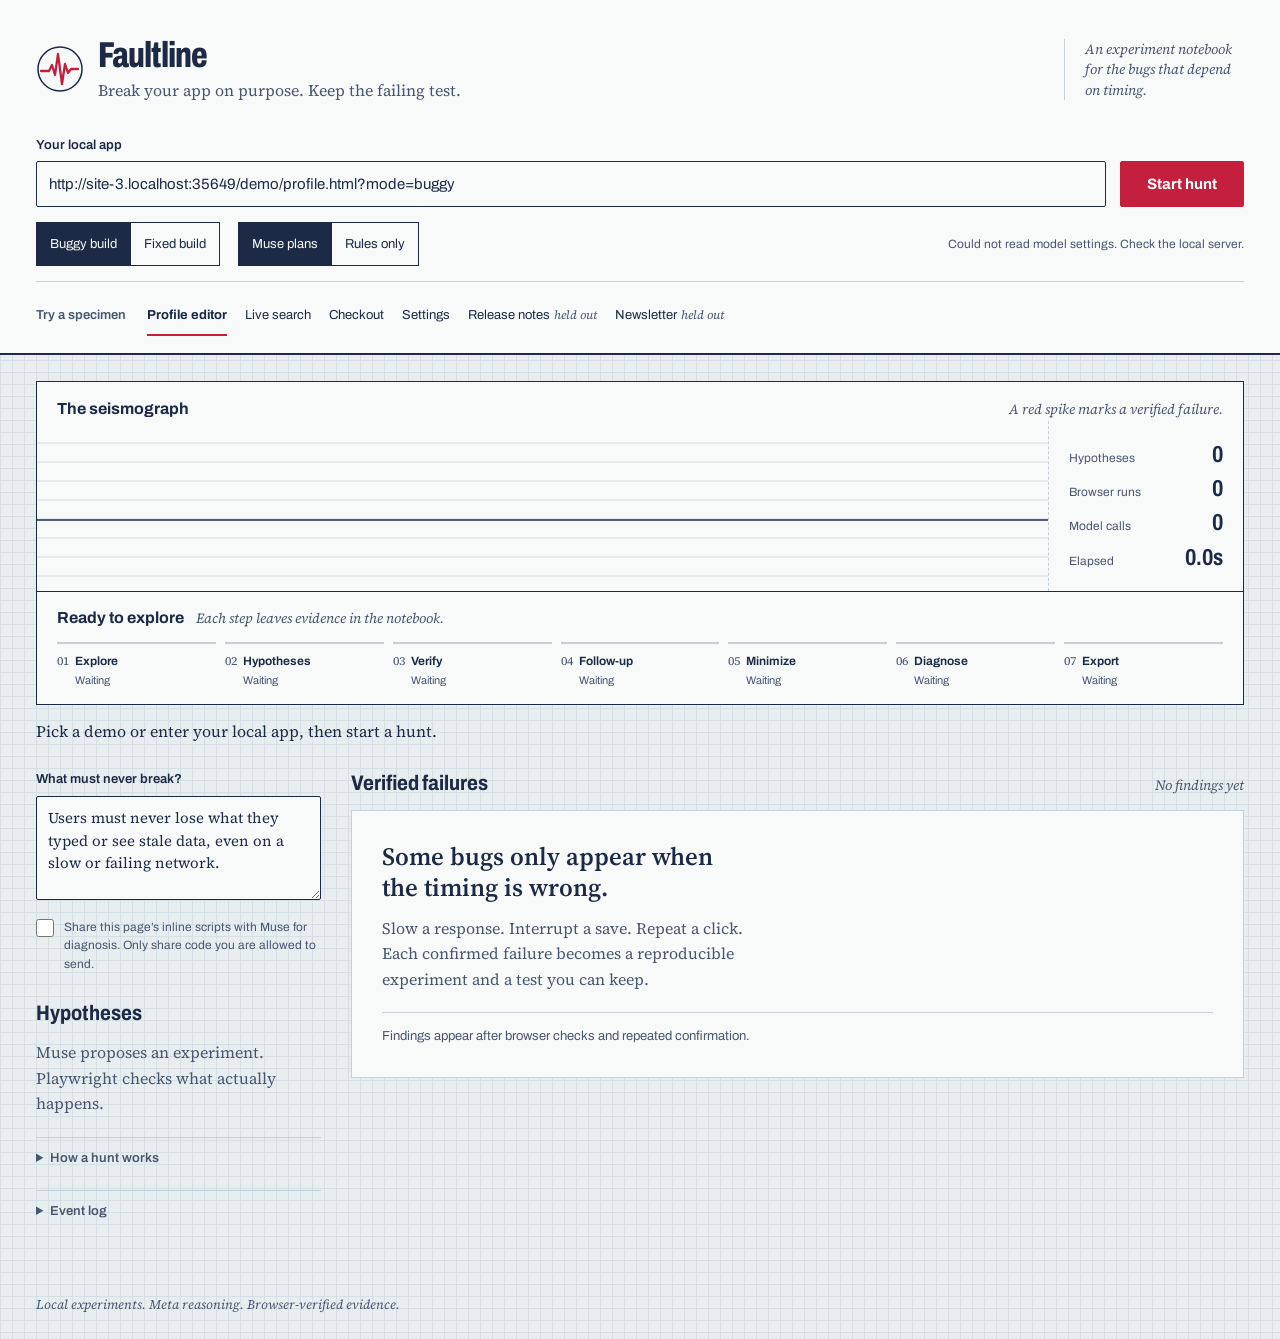
==== commit a6bebae1: "Release 0.3.0: recorded Muse plans in the UI, Spark/Wonder switch and review fixes - Replay the Muse" ====
--- a/faultline/static/index.html
+++ b/faultline/static/index.html
@@ -46,7 +46,8 @@
   <div class="switch-row">
     <div class="switches">
       <div class="toggle" role="group" aria-label="Demo build"><button type="button" data-mode="buggy" aria-pressed="true">Buggy build</button><button type="button" data-mode="fixed" aria-pressed="false">Fixed build</button></div>
-      <div class="toggle" role="group" aria-label="Planner"><button type="button" data-planner="meta" aria-pressed="true">Muse plans</button><button type="button" data-planner="heuristic" aria-pressed="false">Rules only</button></div>
+      <div class="toggle" role="group" aria-label="Planner"><button type="button" data-planner="meta" aria-pressed="true">Muse plans</button><button type="button" data-planner="heuristic" aria-pressed="false">Rules only</button><button type="button" data-planner="recorded" aria-pressed="false" hidden title="Replays a plan that Muse wrote in the Meta playground. No API key needed.">Recorded Muse plan</button></div>
+      <div class="toggle" role="group" aria-label="Muse model" id="modelPick" hidden><button type="button" data-model="muse-spark-1.3" aria-pressed="true">Spark</button><button type="button" data-model="muse-wonder-1.0" aria-pressed="false">Wonder</button></div>
     </div>
     <div class="model" id="model" role="status">Checking the model connection…</div>
   </div>
@@ -91,7 +92,7 @@
 const $ = id => document.getElementById(id);
 const esc = value => String(value ?? '').replace(/[&<>"']/g, c => ({'&':'&amp;','<':'&lt;','>':'&gt;','"':'&quot;',"'":'&#39;'}[c]));
 const route = (huntId, cxId, part) => `/api/hunts/${encodeURIComponent(huntId)}/${encodeURIComponent(cxId)}/${part}`;
-let demo='profile', mode='buggy', planner='meta', hunt=null, since=0, t0=0, running=false, generation=0, timer=null, currentPhase=null, runTarget='', pollErrors=0, cxCount=0, modelReady=false;
+let recordedDemos=[], museModel=null, demo='profile', mode='buggy', planner='meta', hunt=null, since=0, t0=0, running=false, generation=0, timer=null, currentPhase=null, runTarget='', pollErrors=0, cxCount=0, modelReady=false;
 const hyp = Object.create(null), phaseStates = Object.create(null), patchSources = new Map();
 let trace=[], seed=7;
 const reducedMotion = window.matchMedia('(prefers-reduced-motion: reduce)');
@@ -101,17 +102,20 @@
 $('demos').insertAdjacentHTML('beforeend',DEMOS.map(([key,label,note])=>`<button type="button" data-demo="${key}" aria-pressed="${key===demo}">${label}${note?`<em>${note}</em>`:''}</button>`).join(''));
 document.addEventListener('click',event=>{
   if(running)return;
-  const d=event.target.closest('[data-demo]');if(d){demo=d.dataset.demo;press('demo',demo);setUrl();}
+  const d=event.target.closest('[data-demo]');if(d){demo=d.dataset.demo;press('demo',demo);setUrl();updateRecorded();}
   const m=event.target.closest('[data-mode]');if(m){mode=m.dataset.mode;press('mode',mode);setUrl();}
-  const p=event.target.closest('[data-planner]');if(p){planner=p.dataset.planner;press('planner',planner);updatePlannerCopy();}
-});
-$('url').addEventListener('input',()=>{demo=null;press('demo','');});setUrl();
-function updatePlannerCopy(){$('hypIdle').textContent=planner==='heuristic'||!modelReady?'Rules propose experiments. Playwright checks what actually happens.':'Muse proposes an experiment. Playwright checks what actually happens.';}
+  const p=event.target.closest('[data-planner]');if(p){planner=p.dataset.planner;press('planner',planner);updatePlannerCopy();updateModelPick();}
+  const k=event.target.closest('[data-model]');if(k){museModel=k.dataset.model;press('model',museModel);}
+});
+$('url').addEventListener('input',()=>{demo=null;press('demo','');updateRecorded();});setUrl();
+function updateModelPick(){$('modelPick').hidden=!(modelReady&&museModel&&planner!=='heuristic'&&planner!=='recorded');}
+function updateRecorded(){const button=document.querySelector('[data-planner=recorded]');const available=Boolean(demo)&&recordedDemos.includes(demo);button.hidden=!available;if(!available&&planner==='recorded'){planner='meta';press('planner',planner);updatePlannerCopy();updateModelPick();}}
+function updatePlannerCopy(){$('hypIdle').textContent=planner==='recorded'?'A plan that Muse wrote in the Meta playground is replayed. Playwright checks what actually happens.':planner==='heuristic'||!modelReady?'Rules propose experiments. Playwright checks what actually happens.':'Muse proposes an experiment. Playwright checks what actually happens.';}
 function status(message,tone=''){$('status').textContent=message;$('status').dataset.tone=tone;}
 async function jsonResponse(response){const data=await response.json().catch(()=>({}));if(!response.ok)throw new Error(detailText(data.detail)||`Request failed (HTTP ${response.status}).`);return data;}
 function detailText(detail){if(!detail)return '';if(Array.isArray(detail))return detail.map(x=>x.msg||'Invalid request').join('; ');return typeof detail==='string'?detail:JSON.stringify(detail);}
-fetch('/api/config').then(jsonResponse).then(config=>{modelReady=Boolean(config.meta_configured);$('model').textContent=modelReady?`${config.model} · ${config.reasoning_effort||'default'} reasoning`:'No Meta key configured. Hunts will use rules only.';updatePlannerCopy();}).catch(()=>{$('model').textContent='Could not read model settings. Check the local server.';});
-function lockSetup(locked){document.querySelectorAll('#url,#goal,#sendSource,#run,[data-demo],[data-mode],[data-planner]').forEach(el=>{el.disabled=locked;});$('run').textContent=locked?'Hunt in progress…':'Start hunt';}
+fetch('/api/config').then(jsonResponse).then(config=>{modelReady=Boolean(config.meta_configured);recordedDemos=Array.isArray(config.recorded_demos)?config.recorded_demos:[];const models=Array.isArray(config.models)?config.models:[];document.querySelectorAll('[data-model]').forEach(b=>{b.hidden=!models.includes(b.dataset.model);});museModel=models.length>1&&models.includes(config.model)?config.model:null;if(museModel)press('model',museModel);updateRecorded();updateModelPick();$('model').textContent=modelReady?`${config.model} · ${config.reasoning_effort||'default'} reasoning`:recordedDemos.length?'No Meta key configured. Muse plans fall back to rules. The held-out demos can replay a recorded Muse plan.':'No Meta key configured. Hunts will use rules only.';updatePlannerCopy();}).catch(()=>{$('model').textContent='Could not read model settings. Check the local server.';});
+function lockSetup(locked){document.querySelectorAll('#url,#goal,#sendSource,#run,[data-demo],[data-mode],[data-planner],[data-model]').forEach(el=>{el.disabled=locked;});$('run').textContent=locked?'Hunt in progress…':'Start hunt';}
 
 /* Phase states are driven by server events, never by a simulated percentage. */
 function renderPhases(){const labels={pending:'Waiting',active:'In progress',done:'Complete',skipped:'Skipped',unused:'Not needed',stopped:'Stopped'};$('phases').innerHTML=PHASES.map(([key,label],index)=>`<li data-phase="${key}" data-state="${phaseStates[key]||'pending'}"${phaseStates[key]==='active'?' aria-current="step"':''}><span class="phase-number">${String(index+1).padStart(2,'0')}</span><span class="phase-label">${label}</span><span class="phase-note">${labels[phaseStates[key]||'pending']}</span></li>`).join('');}
@@ -219,7 +223,7 @@
   const token=++generation;runTarget=target;hunt=null;since=0;pollErrors=0;cxCount=0;trace=[];seed=7;running=true;t0=performance.now();patchSources.clear();for(const key of Object.keys(hyp))delete hyp[key];
   lockSetup(true);resetPhases();$('phaseCurrent').textContent='Starting the hunt';$('phaseDetail').textContent='Preparing a clean browser.';$('log').replaceChildren();$('rejected').replaceChildren();renderHyps();$('findingCount').textContent='Hunt in progress';$('sRuns').textContent='…';$('sCalls').textContent='…';$('sTime').textContent='0.0s';$('cxs').innerHTML='<div class="empty-sheet"><h3>Collecting evidence.</h3><p class="idle">An initial failure is only a lead. Findings appear after minimization and repeated browser checks.</p><p class="empty-note">Follow the current phase and hypotheses as the hunt runs.</p></div>';status('Starting a hunt against '+target);drawTrace();
   timer=setInterval(()=>{$('sTime').textContent=((performance.now()-t0)/1000).toFixed(1)+'s';},500);
-  const request={url:target,goal:$('goal').value,planner,include_source:$('sendSource').checked};
+  const request={url:target,goal:$('goal').value,planner,include_source:$('sendSource').checked};if(museModel&&planner!=='heuristic'&&planner!=='recorded')request.model=museModel;
   try{const data=await fetch('/api/hunts',{method:'POST',headers:{'content-type':'application/json'},body:JSON.stringify(request)}).then(jsonResponse);if(token!==generation)return;if(!data.id)throw new Error('The server returned no hunt ID.');hunt=data.id;await loop(token);}
   catch(error){if(token===generation){stopRun();settlePhases(true);status('Could not start the hunt: '+error.message,'error');$('findingCount').textContent='Hunt did not start';}}
 });
@@ -244,7 +248,7 @@
 }
 function finish(report){
   runTarget=report.url||runTarget;for(const round of report.rounds||[])for(const h of round.hypotheses||[])hyp[h.id]={h:{...h,round:round.round},status:h.result?.status||'error'};for(const cx of report.counterexamples||[])for(const id of cx.hypothesis_ids||[])if(hyp[id])hyp[id].status='confirmed';for(const item of report.unconfirmed||[])for(const id of item.hypothesis_ids||[])if(hyp[id])hyp[id].status='unconfirmed';renderHyps();$('sRuns').textContent=String(report.stats.browser_runs);$('sCalls').textContent=String(report.stats.meta_calls);$('sTime').textContent=report.stats.duration_s+'s';
-  const who=report.planner.used==='meta'?`${report.planner.model} planned the experiments.`:report.planner.used==='recorded'?`Replayed recorded ${report.planner.model||'Muse'} plans.`:'The rules-only planner designed the experiments.';const count=report.counterexamples.length,proposed=Object.keys(hyp).length,checked=Object.values(hyp).filter(item=>['passed','failed','confirmed','unconfirmed'].includes(item.status)).length;
+  const who=report.planner.used==='meta'?`${report.planner.model} planned the experiments.`:report.planner.used==='recorded'?`Replayed a ${report.planner.model||'Muse'} plan recorded in the Meta playground${report.planner.recorded_from&&report.planner.recorded_from.when?` (${String(report.planner.recorded_from.when).slice(0,10)})`:''}. No model was called in this run.`:'The rules-only planner designed the experiments.';const count=report.counterexamples.length,proposed=Object.keys(hyp).length,checked=Object.values(hyp).filter(item=>['passed','failed','confirmed','unconfirmed'].includes(item.status)).length;
   status(`${checked?`${count} verified failure${count===1?'':'s'}`:'No applicable checks completed'} in ${report.stats.duration_s}s. ${who}${report.planner.fallback_reason?' Fallback: '+report.planner.fallback_reason:''}`,report.planner.fallback_reason?'warning':'');$('findingCount').textContent=checked?`${count} finding${count===1?'':'s'}`:'No coverage';
   const unconfirmed=(report.unconfirmed||[]).map(item=>`<li>${esc(item.title)}: reproduced ${esc(item.confirmation.failures)} / ${esc(item.confirmation.runs)} times. Not counted as verified.</li>`).join('');
   $('cxs').innerHTML=(count?report.counterexamples.map((cx,index)=>renderCx(cx,report.id,index)).join(''):`<div class="empty-sheet"><h3>${!proposed?'No experiments were available.':!checked?'No applicable checks completed.':'No confirmed failures in this hunt.'}</h3><p class="idle">${!checked?'Faultline did not establish test coverage on this page. A lack of findings is not a passing result.':'Review the hypotheses for coverage and any inconclusive checks. This does not prove the app is free of bugs.'}</p><p class="empty-note">Try another goal or a different page.</p></div>`)+(unconfirmed?`<ul class="unconfirmed">${unconfirmed}</ul>`:'');
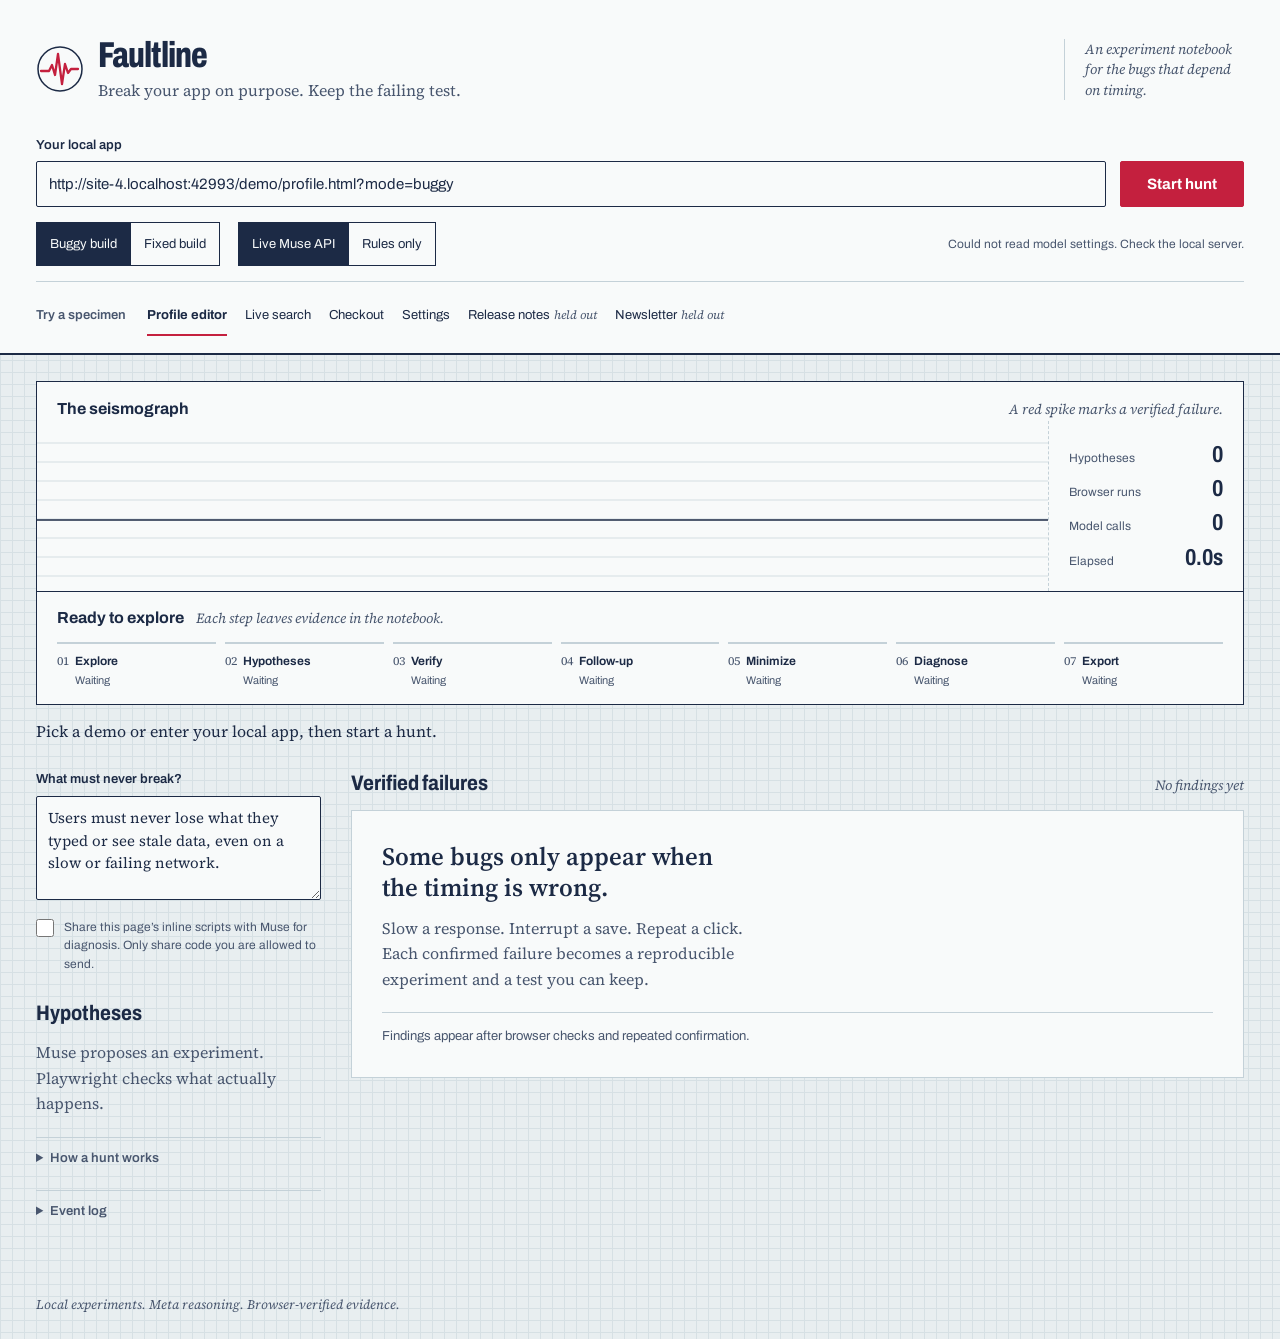
==== commit d495d5af: "Release 0.4.0: strict live Meta API runs and inspectable call evidence Require live model planning, " ====
--- a/faultline/static/index.html
+++ b/faultline/static/index.html
@@ -20,6 +20,9 @@
 .notebook{display:grid;grid-template-columns:minmax(230px,285px) minmax(0,1fr);gap:30px;padding:26px 36px 60px;align-items:start}.notebook>*{min-width:0}.notebook h2{font-size:21px;line-height:1.25;margin:0 0 14px;font-weight:720;font-variation-settings:"wdth" 85}.notebook h3{font-size:16px;margin:0 0 8px}.section-heading{display:flex;justify-content:space-between;align-items:baseline;gap:14px}.section-heading>span{font:italic 14px var(--serif);color:var(--ink-soft)}.idle{font:16px/1.6 var(--serif);color:var(--ink-soft);max-width:62ch;margin:0 0 16px}.empty-sheet{background:var(--sheet);border:1px solid var(--grid-strong);padding:30px;min-height:235px;position:relative}.empty-sheet h3{font:600 25px/1.25 var(--serif);margin-bottom:12px;max-width:28ch}.empty-sheet .idle{max-width:48ch}.empty-note{border-top:1px solid var(--grid-strong);padding-top:14px;font-size:13px;color:var(--ink-soft);margin:20px 0 0}.hyps{list-style:none;margin:0;padding:0;border-top:1.5px solid var(--ink)}.hyps:empty{border:0}.hyps li{border-bottom:1px solid var(--grid-strong);padding:12px 0 12px 24px;position:relative;font-size:13px;line-height:1.55;overflow-wrap:anywhere}.hyps li::before{content:"";position:absolute;left:2px;top:17px;width:10px;height:10px;border:1.5px solid var(--ink-soft)}.hyps li.running::before{border-color:var(--pen);background:var(--pen-soft)}.hyps li.failed::before,.hyps li.confirmed::before{background:var(--pen);border-color:var(--pen)}.hyps li.passed::before{background:var(--ok);border-color:var(--ok)}.hyps li.inapplicable::before{border-style:dashed}.hyps li.error::before{border-color:var(--amber);background:var(--amber-soft)}.hyps .verdict{display:block;font-size:12px;color:var(--ink-soft);margin-top:4px}.hyps li.failed .verdict,.hyps li.confirmed .verdict{color:var(--pen);font-weight:600}.hyps .round{font:italic 12px var(--serif)}.rejected{font:14px/1.5 var(--serif);color:var(--ink-soft);margin-top:10px;overflow-wrap:anywhere}.goal{margin-bottom:26px}.goal label{display:block;font-size:13px;font-weight:600;margin-bottom:7px}.goal textarea{width:100%;min-height:104px;resize:vertical;background:var(--sheet);border:1px solid var(--ink);padding:10px 11px;font:15px/1.5 var(--serif)}.goal .optin,.optin{display:flex;gap:10px;align-items:flex-start;margin-top:11px;font-size:12px;font-weight:400;line-height:1.55;color:var(--ink-soft)}.optin input{margin:1px 0 0}.how{margin-top:20px;border-top:1px solid var(--grid-strong);font:14px/1.6 var(--serif);color:var(--ink-soft)}.how summary{font:600 13px/1.5 var(--sans)}.how ol{padding-left:20px;margin:0 0 8px}.how li{margin-bottom:8px}.log{font-size:13px;color:var(--ink-soft);border-top:1px solid var(--grid-strong);margin-top:8px}.log div{max-height:250px;overflow:auto;font:13px/1.6 var(--serif);overflow-wrap:anywhere}.log div>div{padding:5px 0;border-bottom:1px solid var(--grid)}.unconfirmed{font:14px/1.6 var(--serif);color:var(--ink-soft);background:var(--sheet);padding:18px 20px 18px 38px;border:1px dashed var(--ink-soft)}
 /* Findings are report sheets, each with its own red ruled margin. */
 .sheet{background:var(--sheet);border:1.5px solid var(--ink);margin-bottom:25px;position:relative;padding:24px 26px 24px 53px;min-width:0}.sheet::before{content:"";position:absolute;left:35px;top:0;bottom:0;border-left:1.5px solid var(--pen)}.sheet .num{position:absolute;left:7px;top:23px;width:22px;text-align:center;font-size:15px;font-weight:750;color:var(--pen);font-variation-settings:"wdth" 72}.sheet h3{margin:0 0 10px;font-size:25px;line-height:1.25;font-weight:720;font-variation-settings:"wdth" 85;max-width:48ch}.facts{font-size:12px;color:var(--ink-soft);display:flex;gap:7px 16px;flex-wrap:wrap}.facts strong{color:var(--pen);font-weight:650}.check-name{margin:21px 0 8px;font-size:13px;line-height:1.5;color:var(--ink-soft)}.compare{display:grid;grid-template-columns:1fr 1fr;margin:0;border:1px solid var(--grid-strong)}.compare>div{padding:15px 17px;min-width:0}.compare>div+div{border-left:1px solid var(--grid-strong);background:var(--pen-soft)}.compare dt{font-size:12px;font-weight:650;margin-bottom:7px}.compare dd{margin:0;font:21px/1.45 var(--serif);overflow-wrap:anywhere;white-space:pre-wrap}.compare .act{color:var(--pen)}.compare .exp{color:var(--ink)}.evidence{margin-top:20px}.evidence figure{margin:0}.evidence figure a{display:block}.evidence img{width:100%;height:auto;display:block;border:1px solid var(--ink);background:#fff}.evidence figcaption{font:italic 13px/1.5 var(--serif);color:var(--ink-soft);margin-top:8px}.reproduction{margin-top:19px;padding-top:16px;border-top:1px solid var(--grid-strong)}.reproduction h4,.diag h4,.retest-block h4{font:700 14px/1.5 var(--sans);margin:0 0 9px}.steps{margin:0;padding-left:22px;font-size:14px;line-height:1.65;overflow-wrap:anywhere}.steps li{padding-left:3px;margin-bottom:3px}.inject{display:block;margin-top:9px;font-size:13px;padding:7px 10px;border-left:3px solid var(--ink-soft);background:var(--paper);overflow-wrap:anywhere}.inject.none{padding-left:0;border:0;background:none;font:italic 14px var(--serif);color:var(--ink-soft)}.why{margin:10px 0 0;font:14px/1.6 var(--serif);color:var(--ink-soft)}.diag{margin-top:18px;border-top:1px solid var(--grid-strong);padding-top:16px;font:16px/1.6 var(--serif)}.diag h4 span{font:italic 400 13px var(--serif);color:var(--ink-soft);margin-left:7px}.diag dl{margin:0;display:grid;grid-template-columns:55px minmax(0,1fr);gap:7px 12px}.diag dt{font:600 12px/1.9 var(--sans);color:var(--ink-soft)}.diag dd{margin:0;overflow-wrap:anywhere}.diag code{font-size:13px;background:var(--paper);padding:2px 4px;white-space:pre-wrap}.code-panel{margin-top:18px;border-top:1px solid var(--ink)}.code-panel summary{font-size:13px}.code-panel pre{padding:16px;background:#eaf0f2;border:1px solid var(--grid-strong);color:var(--ink);max-height:400px}.code-panel .code-state{font:13px/1.5 var(--sans);color:var(--ink-soft);margin:0 0 10px}.tools{display:flex;gap:9px;flex-wrap:wrap;align-items:center;margin-top:13px}.tool{display:inline-flex;align-items:center;justify-content:center;min-height:42px;border:1px solid var(--ink);background:var(--sheet);padding:9px 13px;font-size:12px;font-weight:600;text-decoration:none;line-height:1.4}.tool:hover:not(:disabled){background:var(--paper)}.tool.main{background:var(--ink);color:var(--sheet)}.tool.main:hover:not(:disabled){background:#344461}.retest-block{border-top:2px solid var(--ink);margin-top:22px;padding-top:18px}.retest-block .explain{font:14px/1.5 var(--serif);color:var(--ink-soft);margin:0 0 12px}.retest{display:grid;grid-template-columns:minmax(0,1fr) auto;gap:10px;align-items:end}.retest label{font-size:12px;font-weight:600;min-width:0}.retest input{display:block;width:100%;margin-top:5px;border:1px solid var(--ink);background:transparent;padding:10px;font-size:13px;height:42px}.result{margin-top:14px;border:1px solid var(--ink-soft);padding:15px 16px;overflow-wrap:anywhere}.result:empty{display:none}.result strong{display:block;font-size:18px;line-height:1.3;font-weight:700}.result p{font:14px/1.5 var(--serif);margin:7px 0 0}.result .tested-url{font:12px/1.5 var(--sans);color:var(--ink-soft);margin-top:8px;word-break:break-word}.result.ok{border-color:var(--ok);background:var(--ok-soft);color:var(--ok)}.result.bad{border-color:var(--pen);background:var(--pen-soft);color:var(--pen)}.result.issue{border-color:var(--amber);background:var(--amber-soft);color:var(--amber)}.patch-panel{margin-top:20px;border-top:1px solid var(--grid-strong)}.patch-panel summary{font-size:13px}.patch-panel p{font:14px/1.6 var(--serif);color:var(--ink-soft);margin:2px 0 12px}.patch-files{margin:10px 0}.source-file{padding:10px 0;border-bottom:1px solid var(--grid-strong);min-width:0}.source-file label{display:block;font-size:12px}.source-file input{display:block;width:100%;border:1px solid var(--grid-strong);background:var(--sheet);padding:8px;margin-top:4px}.source-file summary{font-size:12px;font-weight:400}.source-file pre{max-height:170px;padding:10px;background:var(--paper)}.patch-actions{margin:12px 0}.patch-output{max-height:420px;background:var(--paper);padding:14px;border:1px solid var(--grid-strong)}.patch-state{margin-top:12px!important;font-family:var(--sans)!important;font-size:13px!important}.footer{padding:0 36px 25px;color:var(--ink-soft);font:italic 13px/1.5 var(--serif)}
+.api-evidence{margin:20px 36px 0;padding:18px 20px;background:var(--sheet);border:1px solid var(--ink);min-width:0}.api-evidence h2{font-size:18px;margin:0}.api-evidence .section-heading{flex-wrap:wrap}.api-evidence p{margin:12px 0 0;overflow-wrap:anywhere}.api-evidence[data-state=complete]{border-left:4px solid var(--ok)}.api-evidence[data-state=incomplete]{border-left:4px solid var(--amber)}.api-note{font:13px/1.5 var(--serif);color:var(--ink-soft)}.api-table{max-width:100%;overflow:auto}.api-table table{border-collapse:collapse;width:100%;font-size:12px;text-align:left}.api-table th,.api-table td{padding:10px;border:1px solid var(--grid-strong);vertical-align:top;min-width:95px}.api-table th{background:var(--paper)}.api-table td{overflow-wrap:anywhere}.api-table td:nth-child(2){min-width:165px}.api-table td:nth-child(6){min-width:170px}
+@media(max-width:1080px){.api-evidence{margin-left:24px;margin-right:24px}}
+@media(max-width:760px){.api-evidence{margin:18px 16px 0;padding:14px}.api-evidence h2{font-size:17px}}
 @media(min-width:1280px){.reproduction{display:grid;grid-template-columns:minmax(0,1.1fr) minmax(0,1fr);gap:22px}.reproduction h4{grid-column:1/-1;margin-bottom:-12px}.reproduction .inject:first-child{margin-top:0}}
 @media(max-width:1080px){.notebook{grid-template-columns:minmax(210px,245px) minmax(0,1fr);gap:22px}.bar{padding-left:24px;padding-right:24px}.instrument{margin-left:24px;margin-right:24px}.statusline{margin-left:24px;margin-right:24px}.notebook{padding-left:24px;padding-right:24px}.sheet{padding-right:19px}.retest{grid-template-columns:1fr}.retest .tool{justify-self:start}.switch-row{align-items:flex-start;flex-direction:column}.model{text-align:left;max-width:none}.phase-band{padding-left:16px;padding-right:16px}.phases{gap:7px}.phase-label{font-size:11px}}
 @media(max-width:760px){.bar{padding:20px 16px 14px}.edition{display:none}.mark h1{font-size:33px}.mark p{font-size:15px}.bar-top{padding-bottom:19px}.fields{grid-template-columns:1fr}.start{justify-self:stretch}.instrument{margin:20px 16px 0}.instrument-heading{padding:13px 14px 0;gap:10px}.instrument-heading p{font-size:12px}.drum{grid-template-columns:1fr}.drum svg{height:145px}.readouts{border-left:0;border-top:1px dashed var(--grid-strong);grid-template-columns:1fr 1fr;column-gap:22px;row-gap:10px;padding:14px}.readouts b{font-size:21px}.phase-band{padding:13px 14px 14px}.phase-heading{display:block}.phase-heading span{display:block;margin-top:3px}.phases{grid-template-columns:repeat(4,minmax(0,1fr));gap:12px 8px}.phase-label{font-size:12px}.phase-note{font-size:11px}.statusline{margin:13px 16px 0;font-size:15px}.notebook{grid-template-columns:1fr;padding:23px 16px 35px;gap:25px}.setup{display:grid;grid-template-columns:1fr 1fr;gap:0 22px}.setup .goal{margin-bottom:0}.setup .hyp-section{grid-column:2;grid-row:1/4}.setup .how,.setup .log{grid-column:1}.sheet{padding:20px 19px 20px 42px}.sheet::before{left:28px}.sheet .num{left:4px;top:21px;width:19px;font-size:13px}.sheet h3{font-size:22px}.compare>div{padding:12px}.compare dd{font-size:19px}.footer{padding-left:16px;padding-right:16px}}
@@ -46,7 +49,7 @@
   <div class="switch-row">
     <div class="switches">
       <div class="toggle" role="group" aria-label="Demo build"><button type="button" data-mode="buggy" aria-pressed="true">Buggy build</button><button type="button" data-mode="fixed" aria-pressed="false">Fixed build</button></div>
-      <div class="toggle" role="group" aria-label="Planner"><button type="button" data-planner="meta" aria-pressed="true">Muse plans</button><button type="button" data-planner="heuristic" aria-pressed="false">Rules only</button><button type="button" data-planner="recorded" aria-pressed="false" hidden title="Replays a plan that Muse wrote in the Meta playground. No API key needed.">Recorded Muse plan</button></div>
+      <div class="toggle" role="group" aria-label="Planner"><button type="button" data-planner="meta" aria-pressed="true">Live Muse API</button><button type="button" data-planner="heuristic" aria-pressed="false">Rules only</button><button type="button" data-planner="recorded" aria-pressed="false" hidden title="Replays a plan that Muse wrote in the Meta playground. No API key needed.">Recorded Muse plan</button></div>
       <div class="toggle" role="group" aria-label="Muse model" id="modelPick" hidden><button type="button" data-model="muse-spark-1.3" aria-pressed="true">Spark</button><button type="button" data-model="muse-wonder-1.0" aria-pressed="false">Wonder</button></div>
     </div>
     <div class="model" id="model" role="status">Checking the model connection…</div>
@@ -66,6 +69,12 @@
     </div>
   </section>
   <p class="statusline" id="status" role="status" aria-live="polite" aria-atomic="true">Pick a demo or enter your local app, then start a hunt.</p>
+  <section class="api-evidence" id="apiEvidence" aria-labelledby="apiTitle" hidden>
+    <div class="section-heading"><h2 id="apiTitle">Model API evidence</h2><a class="tool" id="reportDownload" download>Download report JSON</a></div>
+    <p id="apiSummary" role="status"></p>
+    <p class="api-note">These are this run's client audit records. Recorded plans and injected test responses do not establish a live model run.</p>
+    <details id="apiDetails"><summary>Model-call details</summary><div class="api-table" tabindex="0" aria-label="Model-call audit records"><table><thead><tr><th>Purpose / schema</th><th>Started (UTC)</th><th>Seconds</th><th>Tokens in / out</th><th>HTTP</th><th>Requested / reported model</th><th>Transport / outcome</th></tr></thead><tbody id="apiCalls"></tbody></table></div></details>
+  </section>
   <div class="notebook">
     <aside class="setup" aria-label="Experiment setup and hypotheses">
       <div class="goal">
@@ -110,11 +119,11 @@
 $('url').addEventListener('input',()=>{demo=null;press('demo','');updateRecorded();});setUrl();
 function updateModelPick(){$('modelPick').hidden=!(modelReady&&museModel&&planner!=='heuristic'&&planner!=='recorded');}
 function updateRecorded(){const button=document.querySelector('[data-planner=recorded]');const available=Boolean(demo)&&recordedDemos.includes(demo);button.hidden=!available;if(!available&&planner==='recorded'){planner='meta';press('planner',planner);updatePlannerCopy();updateModelPick();}}
-function updatePlannerCopy(){$('hypIdle').textContent=planner==='recorded'?'A plan that Muse wrote in the Meta playground is replayed. Playwright checks what actually happens.':planner==='heuristic'||!modelReady?'Rules propose experiments. Playwright checks what actually happens.':'Muse proposes an experiment. Playwright checks what actually happens.';}
+function updatePlannerCopy(){$('hypIdle').textContent=planner==='recorded'?'A plan that Muse wrote in the Meta playground is replayed. Playwright checks what actually happens.':planner==='heuristic'?'Rules propose experiments. Playwright checks what actually happens.':modelReady?'Muse plans through the live API. This mode stops if the model fails; it does not fall back to rules.':'Live Muse API needs a key in the server’s local .env file. Choose Rules only or a recorded plan to run without one.';}
 function status(message,tone=''){$('status').textContent=message;$('status').dataset.tone=tone;}
 async function jsonResponse(response){const data=await response.json().catch(()=>({}));if(!response.ok)throw new Error(detailText(data.detail)||`Request failed (HTTP ${response.status}).`);return data;}
 function detailText(detail){if(!detail)return '';if(Array.isArray(detail))return detail.map(x=>x.msg||'Invalid request').join('; ');return typeof detail==='string'?detail:JSON.stringify(detail);}
-fetch('/api/config').then(jsonResponse).then(config=>{modelReady=Boolean(config.meta_configured);recordedDemos=Array.isArray(config.recorded_demos)?config.recorded_demos:[];const models=Array.isArray(config.models)?config.models:[];document.querySelectorAll('[data-model]').forEach(b=>{b.hidden=!models.includes(b.dataset.model);});museModel=models.length>1&&models.includes(config.model)?config.model:null;if(museModel)press('model',museModel);updateRecorded();updateModelPick();$('model').textContent=modelReady?`${config.model} · ${config.reasoning_effort||'default'} reasoning`:recordedDemos.length?'No Meta key configured. Muse plans fall back to rules. The held-out demos can replay a recorded Muse plan.':'No Meta key configured. Hunts will use rules only.';updatePlannerCopy();}).catch(()=>{$('model').textContent='Could not read model settings. Check the local server.';});
+fetch('/api/config').then(jsonResponse).then(config=>{modelReady=Boolean(config.meta_configured);recordedDemos=Array.isArray(config.recorded_demos)?config.recorded_demos:[];const models=Array.isArray(config.models)?config.models:[];document.querySelectorAll('[data-model]').forEach(b=>{b.hidden=!models.includes(b.dataset.model);});museModel=models.length>1&&models.includes(config.model)?config.model:null;if(museModel)press('model',museModel);updateRecorded();updateModelPick();$('model').textContent=modelReady?`${config.model} · ${config.reasoning_effort||'default'} reasoning · live calls required`:'Live Muse API is not configured. Set MODEL_API_KEY in the local .env file and restart Faultline. Keep the key on the server. Rules only and recorded plans remain available.';updatePlannerCopy();}).catch(()=>{$('model').textContent='Could not read model settings. Check the local server.';});
 function lockSetup(locked){document.querySelectorAll('#url,#goal,#sendSource,#run,[data-demo],[data-mode],[data-planner],[data-model]').forEach(el=>{el.disabled=locked;});$('run').textContent=locked?'Hunt in progress…':'Start hunt';}
 
 /* Phase states are driven by server events, never by a simulated percentage. */
@@ -220,10 +229,12 @@
 function stopRun(){running=false;lockSetup(false);if(timer){clearInterval(timer);timer=null;}drawTrace();}
 $('run').addEventListener('click',async()=>{
   if(running||!$('url').reportValidity())return;const target=$('url').value.trim();if(!target){$('url').focus();return;}
+  if(planner==='meta'&&!modelReady){status('Live Muse API is not configured. Set MODEL_API_KEY in the local .env file and restart Faultline. Keep the key on the server; do not paste it into this page. Choose Rules only or Recorded Muse plan to run without a key.','error');return;}
   const token=++generation;runTarget=target;hunt=null;since=0;pollErrors=0;cxCount=0;trace=[];seed=7;running=true;t0=performance.now();patchSources.clear();for(const key of Object.keys(hyp))delete hyp[key];
+  $('apiEvidence').hidden=true;$('apiCalls').replaceChildren();$('apiDetails').open=false;$('reportDownload').removeAttribute('href');
   lockSetup(true);resetPhases();$('phaseCurrent').textContent='Starting the hunt';$('phaseDetail').textContent='Preparing a clean browser.';$('log').replaceChildren();$('rejected').replaceChildren();renderHyps();$('findingCount').textContent='Hunt in progress';$('sRuns').textContent='…';$('sCalls').textContent='…';$('sTime').textContent='0.0s';$('cxs').innerHTML='<div class="empty-sheet"><h3>Collecting evidence.</h3><p class="idle">An initial failure is only a lead. Findings appear after minimization and repeated browser checks.</p><p class="empty-note">Follow the current phase and hypotheses as the hunt runs.</p></div>';status('Starting a hunt against '+target);drawTrace();
   timer=setInterval(()=>{$('sTime').textContent=((performance.now()-t0)/1000).toFixed(1)+'s';},500);
-  const request={url:target,goal:$('goal').value,planner,include_source:$('sendSource').checked};if(museModel&&planner!=='heuristic'&&planner!=='recorded')request.model=museModel;
+  const request={url:target,goal:$('goal').value,planner,require_live:planner==='meta',include_source:$('sendSource').checked};if(museModel&&planner!=='heuristic'&&planner!=='recorded')request.model=museModel;
   try{const data=await fetch('/api/hunts',{method:'POST',headers:{'content-type':'application/json'},body:JSON.stringify(request)}).then(jsonResponse);if(token!==generation)return;if(!data.id)throw new Error('The server returned no hunt ID.');hunt=data.id;await loop(token);}
   catch(error){if(token===generation){stopRun();settlePhases(true);status('Could not start the hunt: '+error.message,'error');$('findingCount').textContent='Hunt did not start';}}
 });
@@ -242,17 +253,29 @@
     if(event.kind==='warning')status(event.message,'warning');
   }
   if(response.status==='running'){setTimeout(()=>loop(token),450);return;}
-  stopRun();if(response.status==='error'){settlePhases(true);status(`The hunt stopped: ${response.error||'Unknown error'}`,'error');$('findingCount').textContent='Hunt stopped';return;}
+  stopRun();if(response.status==='error'){if(response.report)finish(response.report);settlePhases(true);status(`The hunt stopped: ${response.error||'Unknown error'}. Review the API evidence and download the report when available.`,'error');$('findingCount').textContent='Hunt stopped';return;}
   if(!response.report){settlePhases(true);status('The hunt ended without a report. Check the event log.','error');return;}
   settlePhases();finish(response.report);
 }
 function finish(report){
-  runTarget=report.url||runTarget;for(const round of report.rounds||[])for(const h of round.hypotheses||[])hyp[h.id]={h:{...h,round:round.round},status:h.result?.status||'error'};for(const cx of report.counterexamples||[])for(const id of cx.hypothesis_ids||[])if(hyp[id])hyp[id].status='confirmed';for(const item of report.unconfirmed||[])for(const id of item.hypothesis_ids||[])if(hyp[id])hyp[id].status='unconfirmed';renderHyps();$('sRuns').textContent=String(report.stats.browser_runs);$('sCalls').textContent=String(report.stats.meta_calls);$('sTime').textContent=report.stats.duration_s+'s';
+  renderApiEvidence(report);runTarget=report.url||runTarget;for(const round of report.rounds||[])for(const h of round.hypotheses||[])hyp[h.id]={h:{...h,round:round.round},status:h.result?.status||'error'};for(const cx of report.counterexamples||[])for(const id of cx.hypothesis_ids||[])if(hyp[id])hyp[id].status='confirmed';for(const item of report.unconfirmed||[])for(const id of item.hypothesis_ids||[])if(hyp[id])hyp[id].status='unconfirmed';renderHyps();$('sRuns').textContent=String(report.stats.browser_runs);$('sCalls').textContent=String(report.stats.meta_calls);$('sTime').textContent=report.stats.duration_s+'s';
   const who=report.planner.used==='meta'?`${report.planner.model} planned the experiments.`:report.planner.used==='recorded'?`Replayed a ${report.planner.model||'Muse'} plan recorded in the Meta playground${report.planner.recorded_from&&report.planner.recorded_from.when?` (${String(report.planner.recorded_from.when).slice(0,10)})`:''}. No model was called in this run.`:'The rules-only planner designed the experiments.';const count=report.counterexamples.length,proposed=Object.keys(hyp).length,checked=Object.values(hyp).filter(item=>['passed','failed','confirmed','unconfirmed'].includes(item.status)).length;
   status(`${checked?`${count} verified failure${count===1?'':'s'}`:'No applicable checks completed'} in ${report.stats.duration_s}s. ${who}${report.planner.fallback_reason?' Fallback: '+report.planner.fallback_reason:''}`,report.planner.fallback_reason?'warning':'');$('findingCount').textContent=checked?`${count} finding${count===1?'':'s'}`:'No coverage';
   const unconfirmed=(report.unconfirmed||[]).map(item=>`<li>${esc(item.title)}: reproduced ${esc(item.confirmation.failures)} / ${esc(item.confirmation.runs)} times. Not counted as verified.</li>`).join('');
   $('cxs').innerHTML=(count?report.counterexamples.map((cx,index)=>renderCx(cx,report.id,index)).join(''):`<div class="empty-sheet"><h3>${!proposed?'No experiments were available.':!checked?'No applicable checks completed.':'No confirmed failures in this hunt.'}</h3><p class="idle">${!checked?'Faultline did not establish test coverage on this page. A lack of findings is not a passing result.':'Review the hypotheses for coverage and any inconclusive checks. This does not prove the app is free of bugs.'}</p><p class="empty-note">Try another goal or a different page.</p></div>`)+(unconfirmed?`<ul class="unconfirmed">${unconfirmed}</ul>`:'');
 }
+function renderApiEvidence(report){
+  const matchesModel=call=>typeof call.reported_model==='string'&&typeof call.model==='string'&&(call.reported_model===call.model||call.reported_model.startsWith(call.model+'-'));
+  const live=report.live_api||{},calls=Array.isArray(live.calls)?live.calls:Array.isArray(report.meta_calls)?report.meta_calls:[],network=calls.filter(call=>call.transport==='network'&&call.success===true&&matchesModel(call)),fallback=Boolean(report.planner?.fallback_reason),injected=calls.some(call=>call.transport==='injected');
+  const auditedNetwork=calls.every(call=>call.transport==='network'&&(call.success!==true||matchesModel(call)));
+  const complete=live.required===true&&live.status==='complete'&&network.length>0&&Number(live.network_successes)===network.length&&auditedNetwork&&!fallback&&report.planner?.used==='meta'&&report.status==='complete';
+  const state=complete?'complete':live.required?'incomplete':'not_requested';$('apiEvidence').dataset.state=state;$('apiEvidence').hidden=false;
+  const models=[...new Set(network.map(call=>call.reported_model||call.model).filter(Boolean))];
+  $('apiSummary').textContent=`Live API status: ${complete?'complete':live.required?'incomplete':'not requested'}. ${network.length} successful network call${network.length===1?'':'s'}${models.length?` · ${models.join(', ')}`:''}. ${complete?'Required model steps completed through the network.':injected?'Injected test responses are not live API evidence.':report.planner?.used==='recorded'?'This run replays a recorded Muse plan.':fallback?'The run used a fallback; it does not establish a complete live API run.':'A complete live API run has not been established.'}`;
+  $('reportDownload').href=`/api/hunts/${encodeURIComponent(report.id||hunt)}/report`;
+  $('apiCalls').innerHTML=calls.length?calls.map(call=>`<tr><td>${esc(call.purpose||'unknown')}<br>${esc(call.schema_name||'—')}</td><td>${esc(call.started_at||'Not recorded')}</td><td>${esc(call.seconds??'—')}</td><td>${esc(call.input_tokens??'—')} / ${esc(call.output_tokens??'—')}</td><td>${esc(call.http_status??'—')}</td><td>${esc(call.model||'—')}<br>${esc(call.reported_model||'Not reported')}</td><td>${esc(call.transport||'Not recorded')} / ${esc(call.status||(call.success?'success':'not successful'))}${call.error_code?`<br>${esc(call.error_code)}`:''}</td></tr>`).join(''):'<tr><td colspan="7">No model-call audit records in this run.</td></tr>';
+}
 </script>
 </body>
 </html>
+
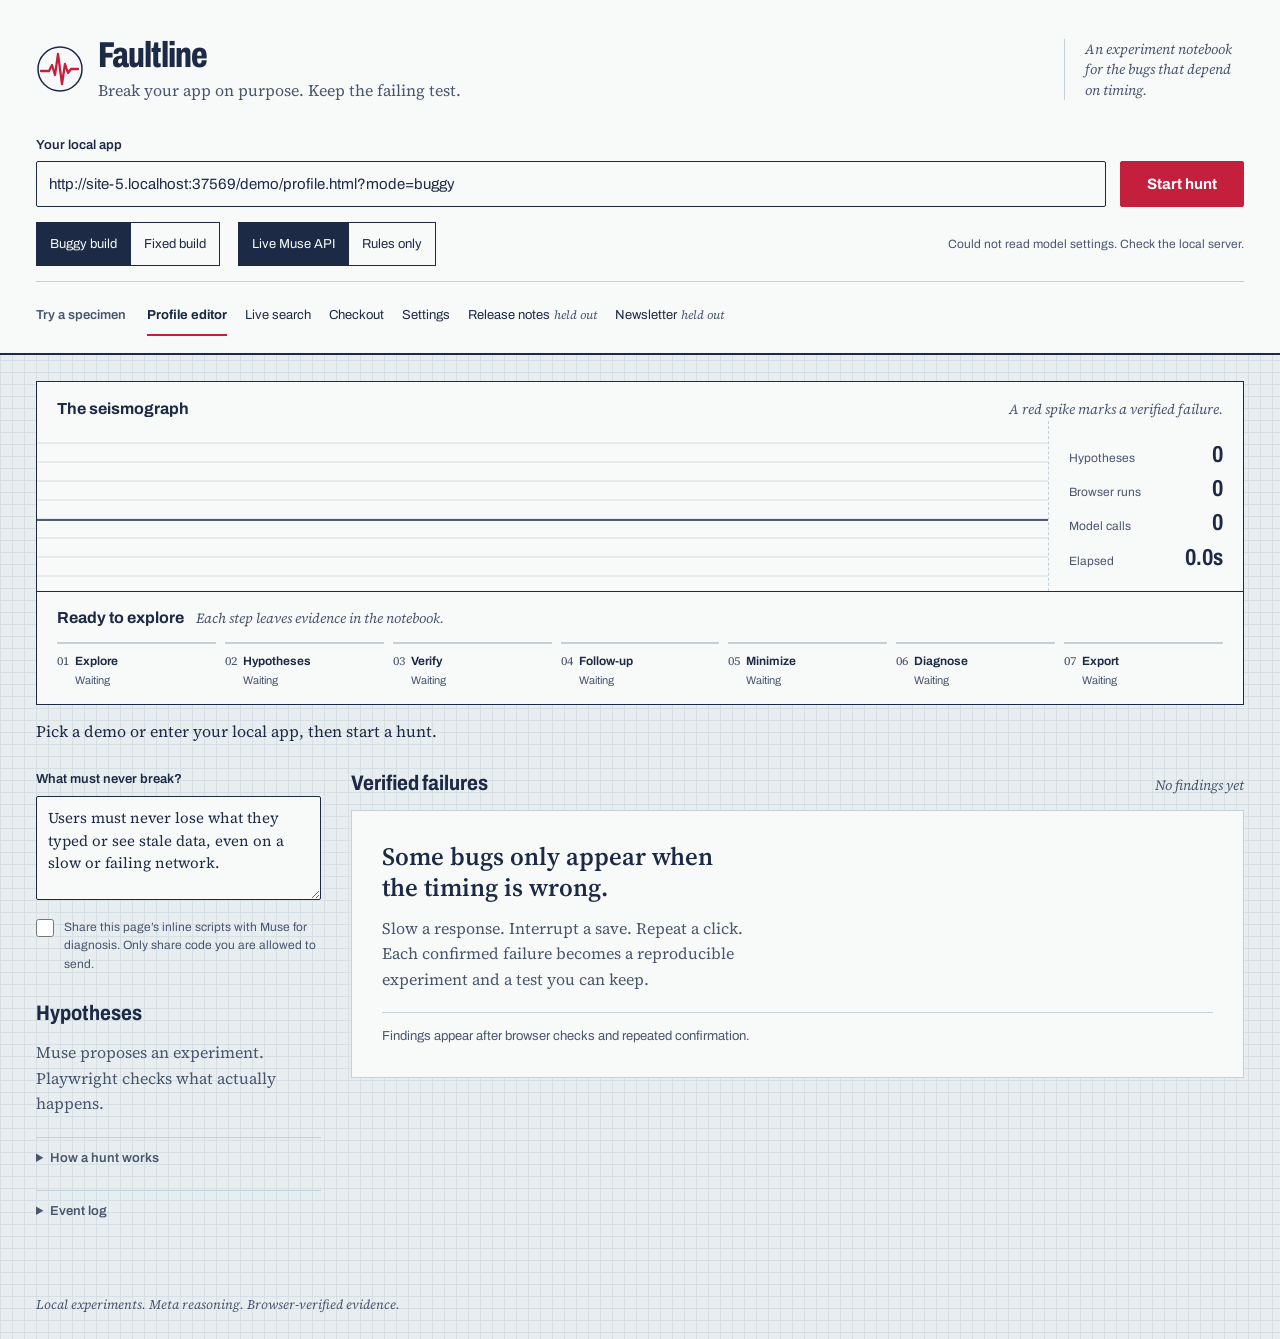
==== commit 1c8575ca: "Release 0.4.1: private local demo launcher with automatic browser opening Prompt for a missing Meta " ====
--- a/faultline/static/index.html
+++ b/faultline/static/index.html
@@ -102,6 +102,9 @@
 const esc = value => String(value ?? '').replace(/[&<>"']/g, c => ({'&':'&amp;','<':'&lt;','>':'&gt;','"':'&quot;',"'":'&#39;'}[c]));
 const route = (huntId, cxId, part) => `/api/hunts/${encodeURIComponent(huntId)}/${encodeURIComponent(cxId)}/${part}`;
 let recordedDemos=[], museModel=null, demo='profile', mode='buggy', planner='meta', hunt=null, since=0, t0=0, running=false, generation=0, timer=null, currentPhase=null, runTarget='', pollErrors=0, cxCount=0, modelReady=false;
+const setupDemo=new URLSearchParams(location.search).get('demo');
+if(DEMOS.some(([key])=>key===setupDemo))demo=setupDemo;
+if(setupDemo==='composer')$('goal').value='Drafts must survive switching editor tabs and publishing must not submit twice.';
 const hyp = Object.create(null), phaseStates = Object.create(null), patchSources = new Map();
 let trace=[], seed=7;
 const reducedMotion = window.matchMedia('(prefers-reduced-motion: reduce)');
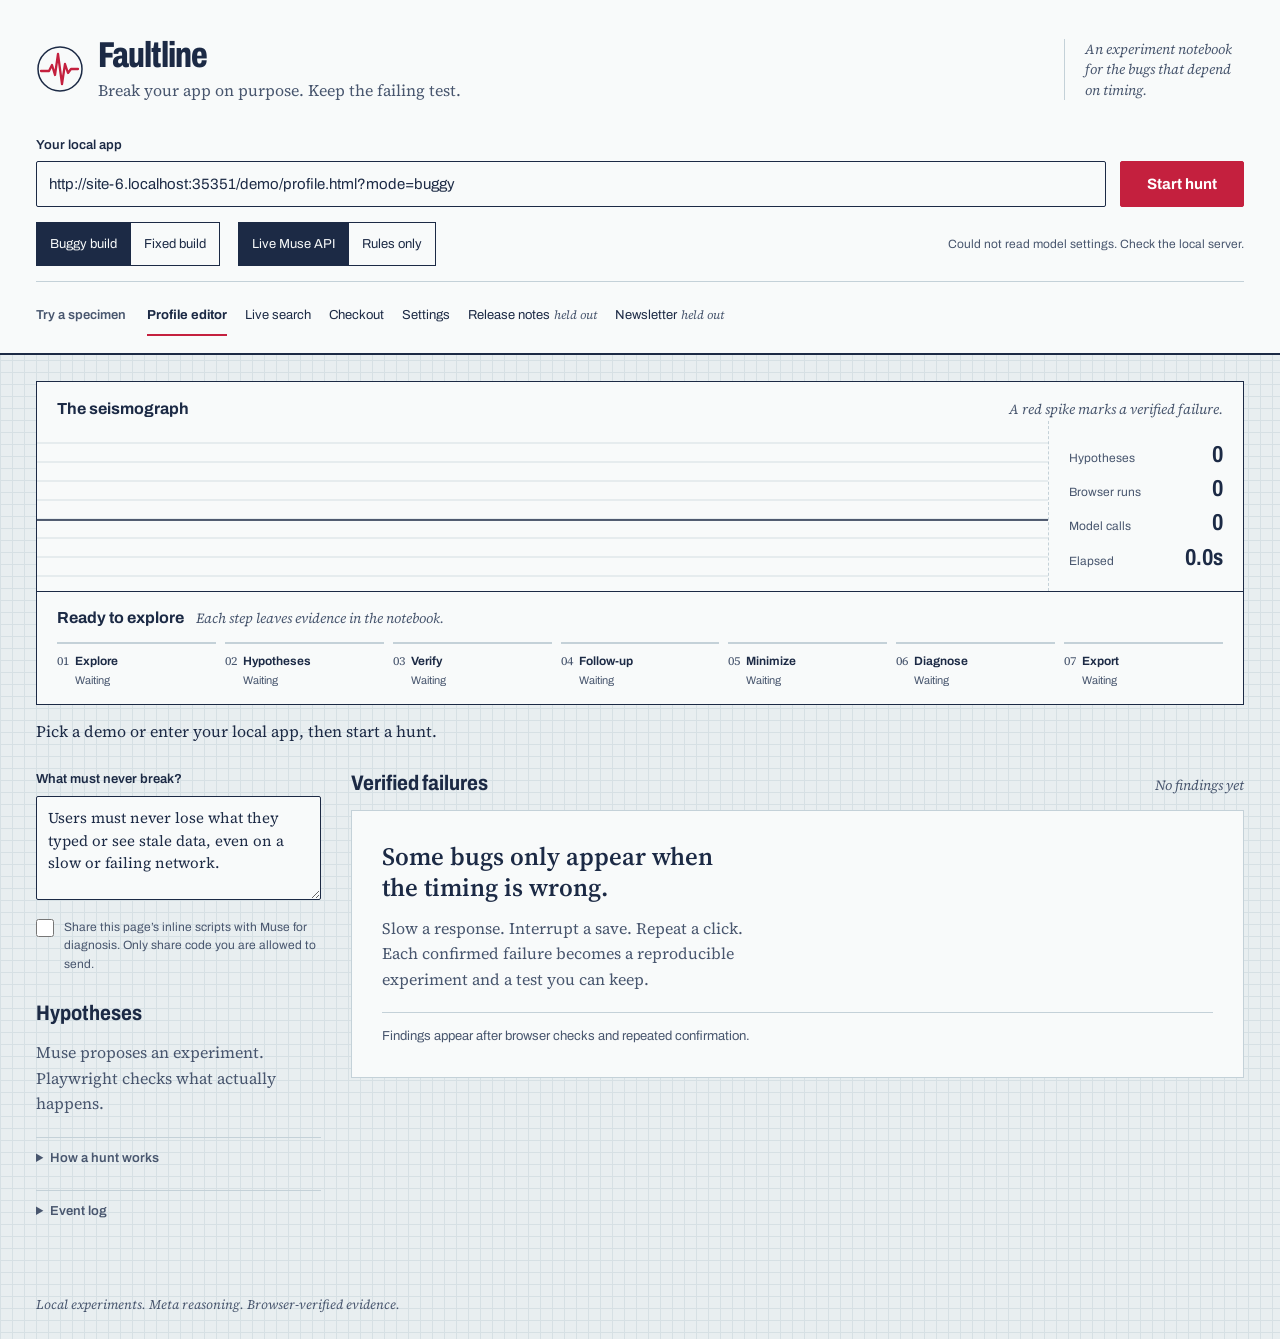
==== commit aa5413c5: "Say that a stopped strict live run did not substitute rules" ====
--- a/faultline/static/index.html
+++ b/faultline/static/index.html
@@ -274,7 +274,7 @@
   const complete=live.required===true&&live.status==='complete'&&network.length>0&&Number(live.network_successes)===network.length&&auditedNetwork&&!fallback&&report.planner?.used==='meta'&&report.status==='complete';
   const state=complete?'complete':live.required?'incomplete':'not_requested';$('apiEvidence').dataset.state=state;$('apiEvidence').hidden=false;
   const models=[...new Set(network.map(call=>call.reported_model||call.model).filter(Boolean))];
-  $('apiSummary').textContent=`Live API status: ${complete?'complete':live.required?'incomplete':'not requested'}. ${network.length} successful network call${network.length===1?'':'s'}${models.length?` · ${models.join(', ')}`:''}. ${complete?'Required model steps completed through the network.':injected?'Injected test responses are not live API evidence.':report.planner?.used==='recorded'?'This run replays a recorded Muse plan.':fallback?'The run used a fallback; it does not establish a complete live API run.':'A complete live API run has not been established.'}`;
+  $('apiSummary').textContent=`Live API status: ${complete?'complete':live.required?'incomplete':'not requested'}. ${network.length} successful network call${network.length===1?'':'s'}${models.length?` · ${models.join(', ')}`:''}. ${complete?'Required model steps completed through the network.':injected?'Injected test responses are not live API evidence.':report.planner?.used==='recorded'?'This run replays a recorded Muse plan.':live.required&&report.status!=='complete'?'The live run stopped before the required model steps completed; no rules were substituted.':fallback?'The run used a fallback; it does not establish a complete live API run.':'A complete live API run has not been established.'}`;
   $('reportDownload').href=`/api/hunts/${encodeURIComponent(report.id||hunt)}/report`;
   $('apiCalls').innerHTML=calls.length?calls.map(call=>`<tr><td>${esc(call.purpose||'unknown')}<br>${esc(call.schema_name||'—')}</td><td>${esc(call.started_at||'Not recorded')}</td><td>${esc(call.seconds??'—')}</td><td>${esc(call.input_tokens??'—')} / ${esc(call.output_tokens??'—')}</td><td>${esc(call.http_status??'—')}</td><td>${esc(call.model||'—')}<br>${esc(call.reported_model||'Not reported')}</td><td>${esc(call.transport||'Not recorded')} / ${esc(call.status||(call.success?'success':'not successful'))}${call.error_code?`<br>${esc(call.error_code)}`:''}</td></tr>`).join(''):'<tr><td colspan="7">No model-call audit records in this run.</td></tr>';
 }
